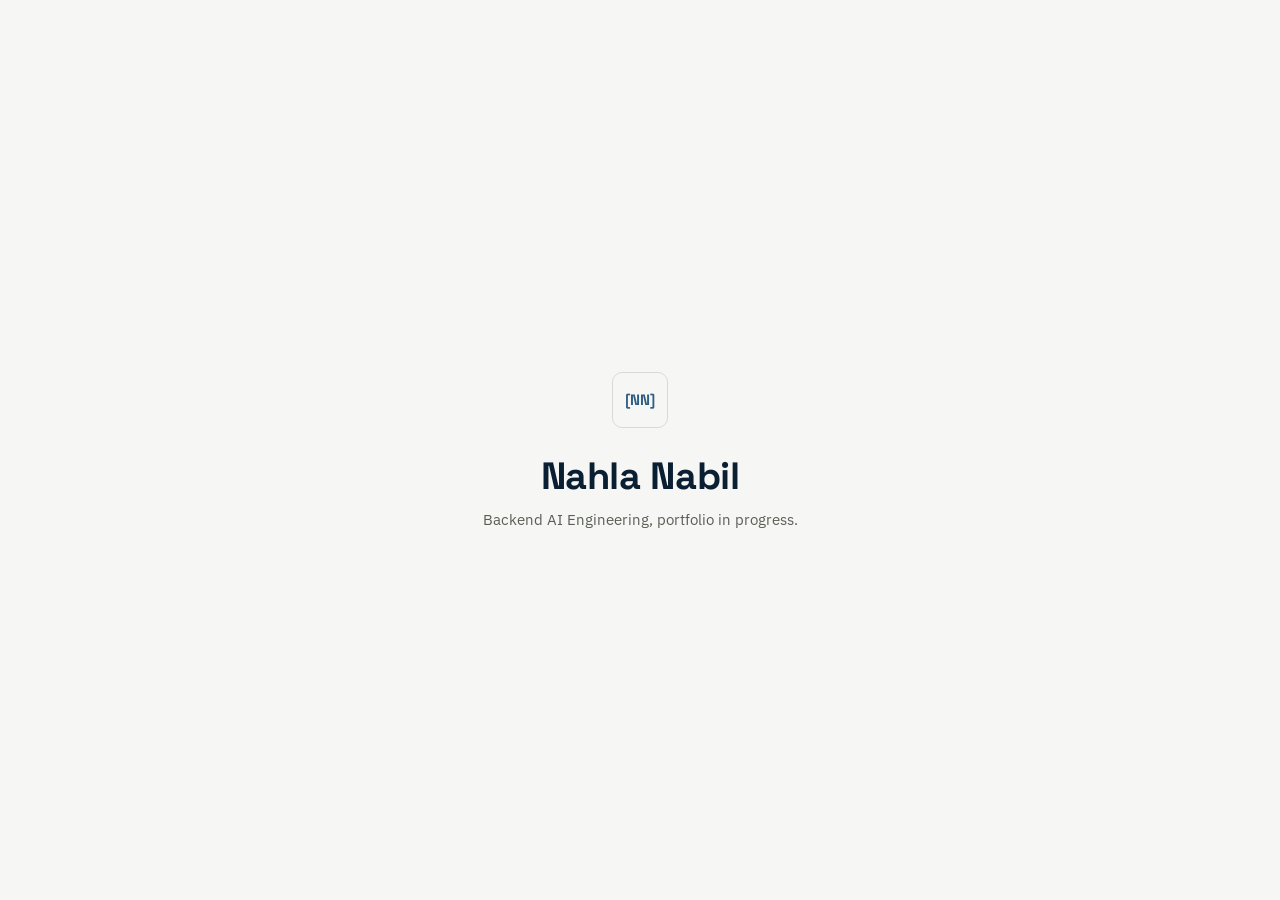
==== index.html @ b2b0ecb4 "Add files via upload" ====
<!DOCTYPE html>
<html lang="en">
<head>
<meta charset="UTF-8">
<meta name="viewport" content="width=device-width, initial-scale=1.0">
<title>Nahla Nabil</title>
<style>
  @import url('https://fonts.googleapis.com/css2?family=Space+Grotesk:wght@700&family=IBM+Plex+Sans:wght@400;500&display=swap');

  :root{
    --ink:#0B1F33;
    --paper:#F6F7F4;
    --accent:#2F5C82;
    --line:#D8DBD3;
  }

  *{box-sizing:border-box; margin:0; padding:0;}

  body{
    min-height:100vh;
    display:flex;
    align-items:center;
    justify-content:center;
    background:var(--paper);
    color:var(--ink);
    font-family:'IBM Plex Sans', sans-serif;
    text-align:center;
    padding:24px;
  }

  .mark{
    width:56px;
    height:56px;
    border-radius:10px;
    border:1px solid var(--line);
    display:flex;
    align-items:center;
    justify-content:center;
    font-family:'Space Grotesk', sans-serif;
    font-weight:700;
    font-size:15px;
    color:var(--accent);
    margin:0 auto 24px;
  }

  h1{
    font-family:'Space Grotesk', sans-serif;
    font-weight:700;
    font-size:38px;
    letter-spacing:-0.01em;
    margin-bottom:10px;
  }

  p{
    font-size:15px;
    color:#5A5E55;
  }
</style>
</head>
<body>
  <div>
    <div class="mark">[NN]</div>
    <h1>Nahla Nabil</h1>
    <p>Backend AI Engineering, portfolio in progress.</p>
  </div>
</body>
</html>
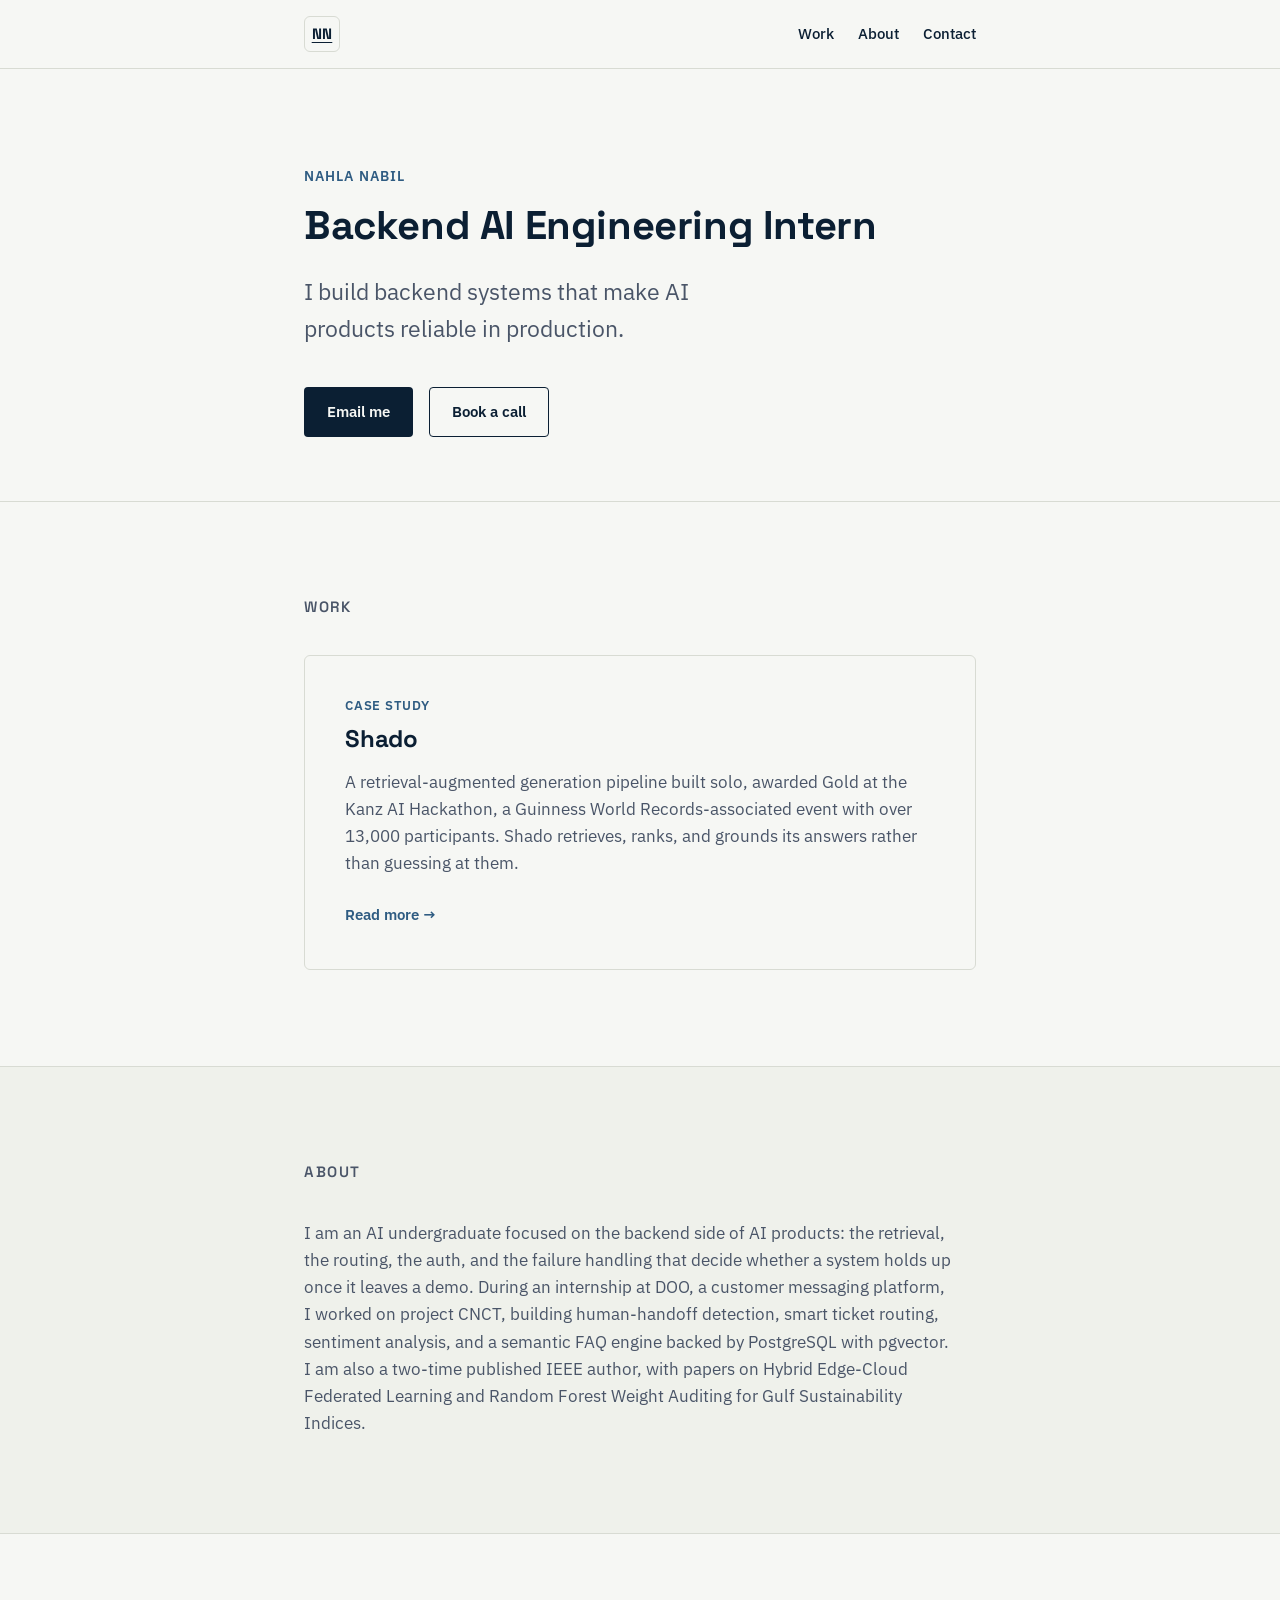
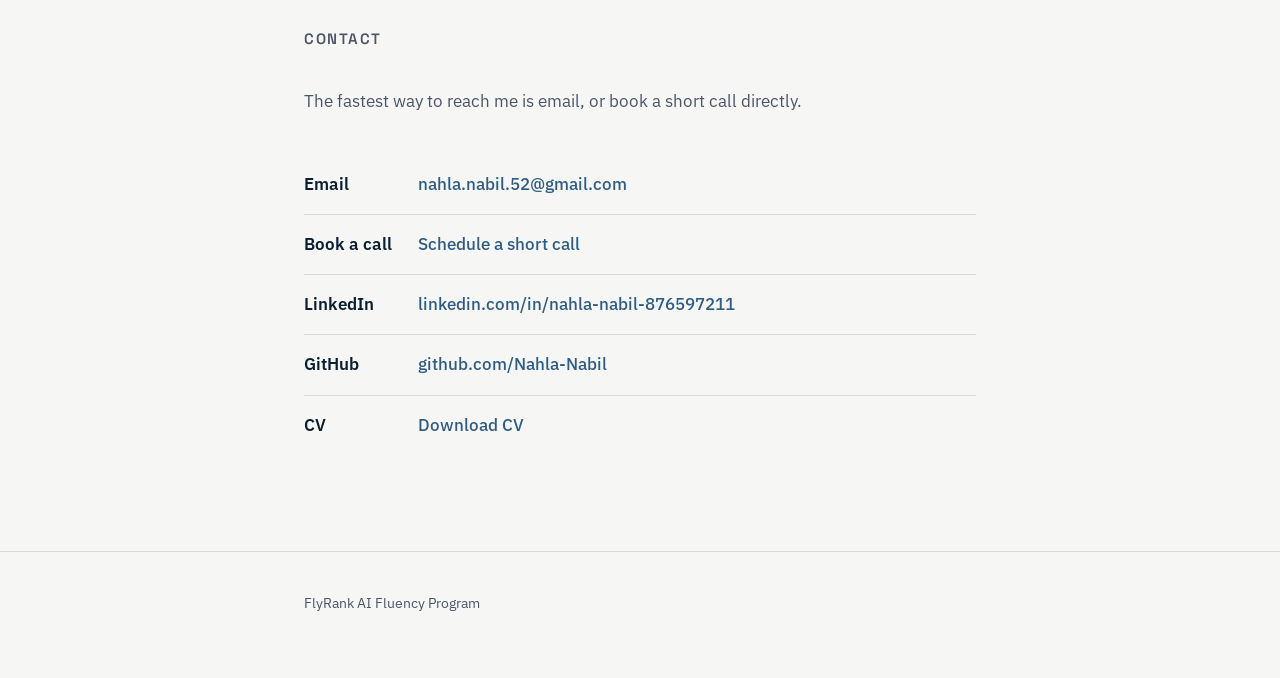
==== commit 7c5f3d33: "Build PF-04 one-page portfolio site (hero, work, about, contact)" ====
--- a/index.html
+++ b/index.html
@@ -1,67 +1,127 @@
 <!DOCTYPE html>
 <html lang="en">
 <head>
-<meta charset="UTF-8">
-<meta name="viewport" content="width=device-width, initial-scale=1.0">
-<title>Nahla Nabil</title>
-<style>
-  @import url('https://fonts.googleapis.com/css2?family=Space+Grotesk:wght@700&family=IBM+Plex+Sans:wght@400;500&display=swap');
+  <meta charset="UTF-8">
+  <meta name="viewport" content="width=device-width, initial-scale=1.0">
+  <title>Nahla Nabil: Backend AI Engineering</title>
+  <meta name="description" content="Nahla Nabil builds backend systems that make AI products reliable in production.">
 
-  :root{
-    --ink:#0B1F33;
-    --paper:#F6F7F4;
-    --accent:#2F5C82;
-    --line:#D8DBD3;
-  }
+  <!-- Identity kit fonts: Space Grotesk for headings, IBM Plex Sans for body -->
+  <link rel="preconnect" href="https://fonts.googleapis.com">
+  <link rel="preconnect" href="https://fonts.gstatic.com" crossorigin>
+  <link href="https://fonts.googleapis.com/css2?family=Space+Grotesk:wght@500;700&family=IBM+Plex+Sans:wght@400;500;600&display=swap" rel="stylesheet">
 
-  *{box-sizing:border-box; margin:0; padding:0;}
-
-  body{
-    min-height:100vh;
-    display:flex;
-    align-items:center;
-    justify-content:center;
-    background:var(--paper);
-    color:var(--ink);
-    font-family:'IBM Plex Sans', sans-serif;
-    text-align:center;
-    padding:24px;
-  }
-
-  .mark{
-    width:56px;
-    height:56px;
-    border-radius:10px;
-    border:1px solid var(--line);
-    display:flex;
-    align-items:center;
-    justify-content:center;
-    font-family:'Space Grotesk', sans-serif;
-    font-weight:700;
-    font-size:15px;
-    color:var(--accent);
-    margin:0 auto 24px;
-  }
-
-  h1{
-    font-family:'Space Grotesk', sans-serif;
-    font-weight:700;
-    font-size:38px;
-    letter-spacing:-0.01em;
-    margin-bottom:10px;
-  }
-
-  p{
-    font-size:15px;
-    color:#5A5E55;
-  }
-</style>
+  <link rel="stylesheet" href="style.css">
 </head>
 <body>
-  <div>
-    <div class="mark">[NN]</div>
-    <h1>Nahla Nabil</h1>
-    <p>Backend AI Engineering, portfolio in progress.</p>
-  </div>
+
+  <a class="skip-link" href="#main">Skip to main content</a>
+
+  <header class="site-header">
+    <div class="wrap header-inner">
+      <a class="mark" href="#top" aria-label="Nahla Nabil, back to top">NN</a>
+      <nav class="site-nav" aria-label="Primary">
+        <a href="#work">Work</a>
+        <a href="#about">About</a>
+        <a href="#contact">Contact</a>
+      </nav>
+    </div>
+  </header>
+
+  <main id="main">
+
+    <!-- 1. HERO -->
+    <section id="top" class="hero">
+      <div class="wrap">
+        <p class="eyebrow">Nahla Nabil</p>
+        <h1>Backend AI Engineering Intern</h1>
+        <p class="claim">I build backend systems that make AI products reliable in production.</p>
+        <div class="cta-row">
+          <a class="btn btn-primary" href="mailto:nahla.nabil.52@gmail.com">Email me</a>
+          <!-- PLACEHOLDER: swap href="#" for the real booking link (e.g. Calendly) once set up -->
+          <a class="btn btn-secondary" href="#" data-booking-link="placeholder">Book a call</a>
+        </div>
+      </div>
+    </section>
+
+    <!-- 2. WORK / CASE STUDY PREVIEW -->
+    <section id="work" class="section">
+      <div class="wrap">
+        <h2>Work</h2>
+        <article class="case-card">
+          <p class="case-label">Case study</p>
+          <h3>Shado</h3>
+          <p>
+            A retrieval-augmented generation pipeline built solo, awarded Gold at the Kanz AI
+            Hackathon, a Guinness World Records-associated event with over 13,000 participants.
+            Shado retrieves, ranks, and grounds its answers rather than guessing at them.
+          </p>
+          <!-- PLACEHOLDER: link to the full Shado case study once it is written and published -->
+          <a class="read-more" href="#" data-case-link="shado">Read more &rarr;</a>
+        </article>
+      </div>
+    </section>
+
+    <!-- 3. ABOUT -->
+    <section id="about" class="section section-alt">
+      <div class="wrap">
+        <h2>About</h2>
+        <p>
+          I am an AI undergraduate focused on the backend side of AI products: the retrieval,
+          the routing, the auth, and the failure handling that decide whether a system holds up
+          once it leaves a demo. During an internship at DOO, a customer messaging platform, I
+          worked on project CNCT, building human-handoff detection, smart ticket routing,
+          sentiment analysis, and a semantic FAQ engine backed by PostgreSQL with pgvector. I am
+          also a two-time published IEEE author, with papers on Hybrid Edge-Cloud Federated
+          Learning and Random Forest Weight Auditing for Gulf Sustainability Indices.
+        </p>
+      </div>
+    </section>
+
+    <!-- 4. CONTACT -->
+    <section id="contact" class="section">
+      <div class="wrap">
+        <h2>Contact</h2>
+        <p class="contact-intro">The fastest way to reach me is email, or book a short call directly.</p>
+        <ul class="contact-list">
+          <li>
+            <span class="contact-label">Email</span>
+            <a href="mailto:nahla.nabil.52@gmail.com">nahla.nabil.52@gmail.com</a>
+          </li>
+          <li>
+            <span class="contact-label">Book a call</span>
+            <!-- PLACEHOLDER: same booking link as the hero CTA, keep both in sync -->
+            <a href="#" data-booking-link="placeholder">Schedule a short call</a>
+          </li>
+          <li>
+            <span class="contact-label">LinkedIn</span>
+            <!-- PLACEHOLDER: swap href="#" for the real public LinkedIn profile URL -->
+            <a href="#" data-linkedin-link="placeholder">linkedin.com/in/nahla-nabil-876597211</a>
+          </li>
+          <li>
+            <span class="contact-label">GitHub</span>
+            <a href="https://github.com/Nahla-Nabil">github.com/Nahla-Nabil</a>
+          </li>
+          <li>
+            <span class="contact-label">CV</span>
+            <!-- PLACEHOLDER: swap href="#" for the real hosted CV link (PDF, Drive, etc.) -->
+            <a href="#" data-cv-link="placeholder">Download CV</a>
+          </li>
+        </ul>
+      </div>
+    </section>
+
+  </main>
+
+  <footer class="site-footer">
+    <div class="wrap">
+      <p>FlyRank AI Fluency Program</p>
+      <!-- This div is intentionally empty. It gets filled with the official FlyRank
+           completion badge image/markup once the capstone is approved. -->
+      <div id="flyrank-badge"></div>
+    </div>
+  </footer>
+
+  <script src="script.js"></script>
 </body>
 </html>
--- a/style.css
+++ b/style.css
@@ -0,0 +1,348 @@
+/* ==========================================================================
+   Nahla Nabil: personal site
+   Identity kit: Space Grotesk (headings) / IBM Plex Sans (body)
+   Ink #0B1F33, Paper #F6F7F4, Accent #2F5C82, Line #D8DBD3
+   ========================================================================== */
+
+:root {
+  --ink: #0B1F33;
+  --paper: #F6F7F4;
+  --accent: #2F5C82;
+  --line: #D8DBD3;
+  --ink-soft: #4A5568; /* softened body text, kept dark enough for contrast on paper */
+  --max-width: 720px;
+  --space-1: 8px;
+  --space-2: 16px;
+  --space-3: 24px;
+  --space-4: 40px;
+  --space-5: 64px;
+  --space-6: 96px;
+}
+
+/* ---- Reset ---- */
+*,
+*::before,
+*::after {
+  box-sizing: border-box;
+}
+
+html {
+  -webkit-text-size-adjust: 100%;
+}
+
+body {
+  margin: 0;
+  background: var(--paper);
+  color: var(--ink);
+  font-family: 'IBM Plex Sans', -apple-system, BlinkMacSystemFont, sans-serif;
+  font-size: 17px;
+  line-height: 1.6;
+  -webkit-font-smoothing: antialiased;
+}
+
+h1, h2, h3 {
+  font-family: 'Space Grotesk', 'IBM Plex Sans', sans-serif;
+  font-weight: 700;
+  line-height: 1.15;
+  letter-spacing: -0.01em;
+  margin: 0;
+}
+
+p {
+  margin: 0;
+}
+
+a {
+  color: var(--accent);
+  text-decoration-thickness: 1px;
+  text-underline-offset: 3px;
+}
+
+a:hover,
+a:focus-visible {
+  color: var(--ink);
+}
+
+ul {
+  margin: 0;
+  padding: 0;
+  list-style: none;
+}
+
+img {
+  max-width: 100%;
+  display: block;
+}
+
+/* ---- Layout helpers ---- */
+.wrap {
+  max-width: var(--max-width);
+  margin: 0 auto;
+  padding: 0 var(--space-3);
+}
+
+.section {
+  padding: var(--space-6) 0;
+  border-top: 1px solid var(--line);
+}
+
+.section-alt {
+  background: #EFF1EB; /* one step darker than paper, still within the given palette family */
+}
+
+/* ---- Accessibility: skip link ---- */
+.skip-link {
+  position: absolute;
+  left: -9999px;
+  top: 0;
+  background: var(--ink);
+  color: var(--paper);
+  padding: var(--space-2);
+  z-index: 100;
+}
+
+.skip-link:focus {
+  left: var(--space-2);
+  top: var(--space-2);
+}
+
+/* ---- Header / nav ---- */
+.site-header {
+  border-bottom: 1px solid var(--line);
+  position: sticky;
+  top: 0;
+  background: var(--paper);
+  z-index: 10;
+}
+
+.header-inner {
+  display: flex;
+  align-items: center;
+  justify-content: space-between;
+  padding-top: var(--space-2);
+  padding-bottom: var(--space-2);
+}
+
+.mark {
+  font-family: 'Space Grotesk', sans-serif;
+  font-weight: 700;
+  font-size: 15px;
+  letter-spacing: 0.02em;
+  color: var(--ink);
+  border: 1px solid var(--line);
+  border-radius: 6px;
+  width: 36px;
+  height: 36px;
+  display: flex;
+  align-items: center;
+  justify-content: center;
+}
+
+.mark:hover,
+.mark:focus-visible {
+  color: var(--accent);
+  border-color: var(--accent);
+}
+
+.site-nav {
+  display: flex;
+  gap: var(--space-3);
+}
+
+.site-nav a {
+  color: var(--ink);
+  font-size: 15px;
+  font-weight: 500;
+  text-decoration: none;
+}
+
+.site-nav a:hover,
+.site-nav a:focus-visible {
+  color: var(--accent);
+}
+
+/* ---- Hero ---- */
+.hero {
+  padding: var(--space-6) 0 var(--space-5);
+}
+
+.eyebrow {
+  font-size: 14px;
+  font-weight: 600;
+  letter-spacing: 0.08em;
+  text-transform: uppercase;
+  color: var(--accent);
+  margin-bottom: var(--space-2);
+}
+
+.hero h1 {
+  font-size: clamp(28px, 5vw, 40px);
+  margin-bottom: var(--space-3);
+}
+
+.claim {
+  font-size: clamp(19px, 2.6vw, 23px);
+  color: var(--ink-soft);
+  max-width: 34ch;
+  margin-bottom: var(--space-4);
+}
+
+.cta-row {
+  display: flex;
+  flex-wrap: wrap;
+  gap: var(--space-2);
+}
+
+.btn {
+  display: inline-block;
+  font-weight: 600;
+  font-size: 15px;
+  text-decoration: none;
+  padding: 12px 22px;
+  border-radius: 4px;
+  border: 1px solid transparent;
+}
+
+.btn-primary {
+  background: var(--ink);
+  color: var(--paper);
+}
+
+.btn-primary:hover,
+.btn-primary:focus-visible {
+  background: var(--accent);
+  color: var(--paper);
+}
+
+.btn-secondary {
+  background: transparent;
+  color: var(--ink);
+  border-color: var(--ink);
+}
+
+.btn-secondary:hover,
+.btn-secondary:focus-visible {
+  border-color: var(--accent);
+  color: var(--accent);
+}
+
+/* ---- Section headings ---- */
+.section h2 {
+  font-size: 15px;
+  font-weight: 600;
+  letter-spacing: 0.1em;
+  text-transform: uppercase;
+  color: var(--ink-soft);
+  margin-bottom: var(--space-4);
+}
+
+/* ---- Work / case card ---- */
+.case-card {
+  border: 1px solid var(--line);
+  border-radius: 6px;
+  padding: var(--space-4);
+  background: var(--paper);
+}
+
+.case-label {
+  font-size: 13px;
+  font-weight: 600;
+  letter-spacing: 0.06em;
+  text-transform: uppercase;
+  color: var(--accent);
+  margin-bottom: var(--space-1);
+}
+
+.case-card h3 {
+  font-size: 24px;
+  margin-bottom: var(--space-2);
+}
+
+.case-card p:not(.case-label) {
+  color: var(--ink-soft);
+  margin-bottom: var(--space-3);
+}
+
+.read-more {
+  font-weight: 600;
+  font-size: 15px;
+  text-decoration: none;
+}
+
+/* ---- About ---- */
+#about p {
+  color: var(--ink-soft);
+  max-width: 65ch;
+}
+
+/* ---- Contact ---- */
+.contact-intro {
+  color: var(--ink-soft);
+  margin-bottom: var(--space-4);
+}
+
+.contact-list li {
+  display: flex;
+  flex-wrap: wrap;
+  gap: var(--space-1) var(--space-3);
+  padding: var(--space-2) 0;
+  border-bottom: 1px solid var(--line);
+}
+
+.contact-list li:last-child {
+  border-bottom: none;
+}
+
+.contact-label {
+  font-weight: 600;
+  min-width: 90px;
+  color: var(--ink);
+}
+
+.contact-list a {
+  font-weight: 500;
+  text-decoration: none;
+}
+
+.contact-list a:hover,
+.contact-list a:focus-visible {
+  text-decoration: underline;
+}
+
+/* ---- Footer ---- */
+.site-footer {
+  border-top: 1px solid var(--line);
+  padding: var(--space-4) 0 var(--space-5);
+}
+
+.site-footer p {
+  font-size: 14px;
+  color: var(--ink-soft);
+}
+
+#flyrank-badge:not(:empty) {
+  margin-top: var(--space-2);
+}
+
+/* ---- Focus visibility (kept consistent across all interactive elements) ---- */
+a:focus-visible,
+.btn:focus-visible {
+  outline: 2px solid var(--accent);
+  outline-offset: 2px;
+}
+
+/* ---- Responsive ---- */
+@media (max-width: 480px) {
+  .header-inner {
+    padding-top: var(--space-2);
+    padding-bottom: var(--space-2);
+  }
+
+  .site-nav {
+    gap: var(--space-2);
+  }
+
+  .contact-label {
+    min-width: 100%;
+  }
+}
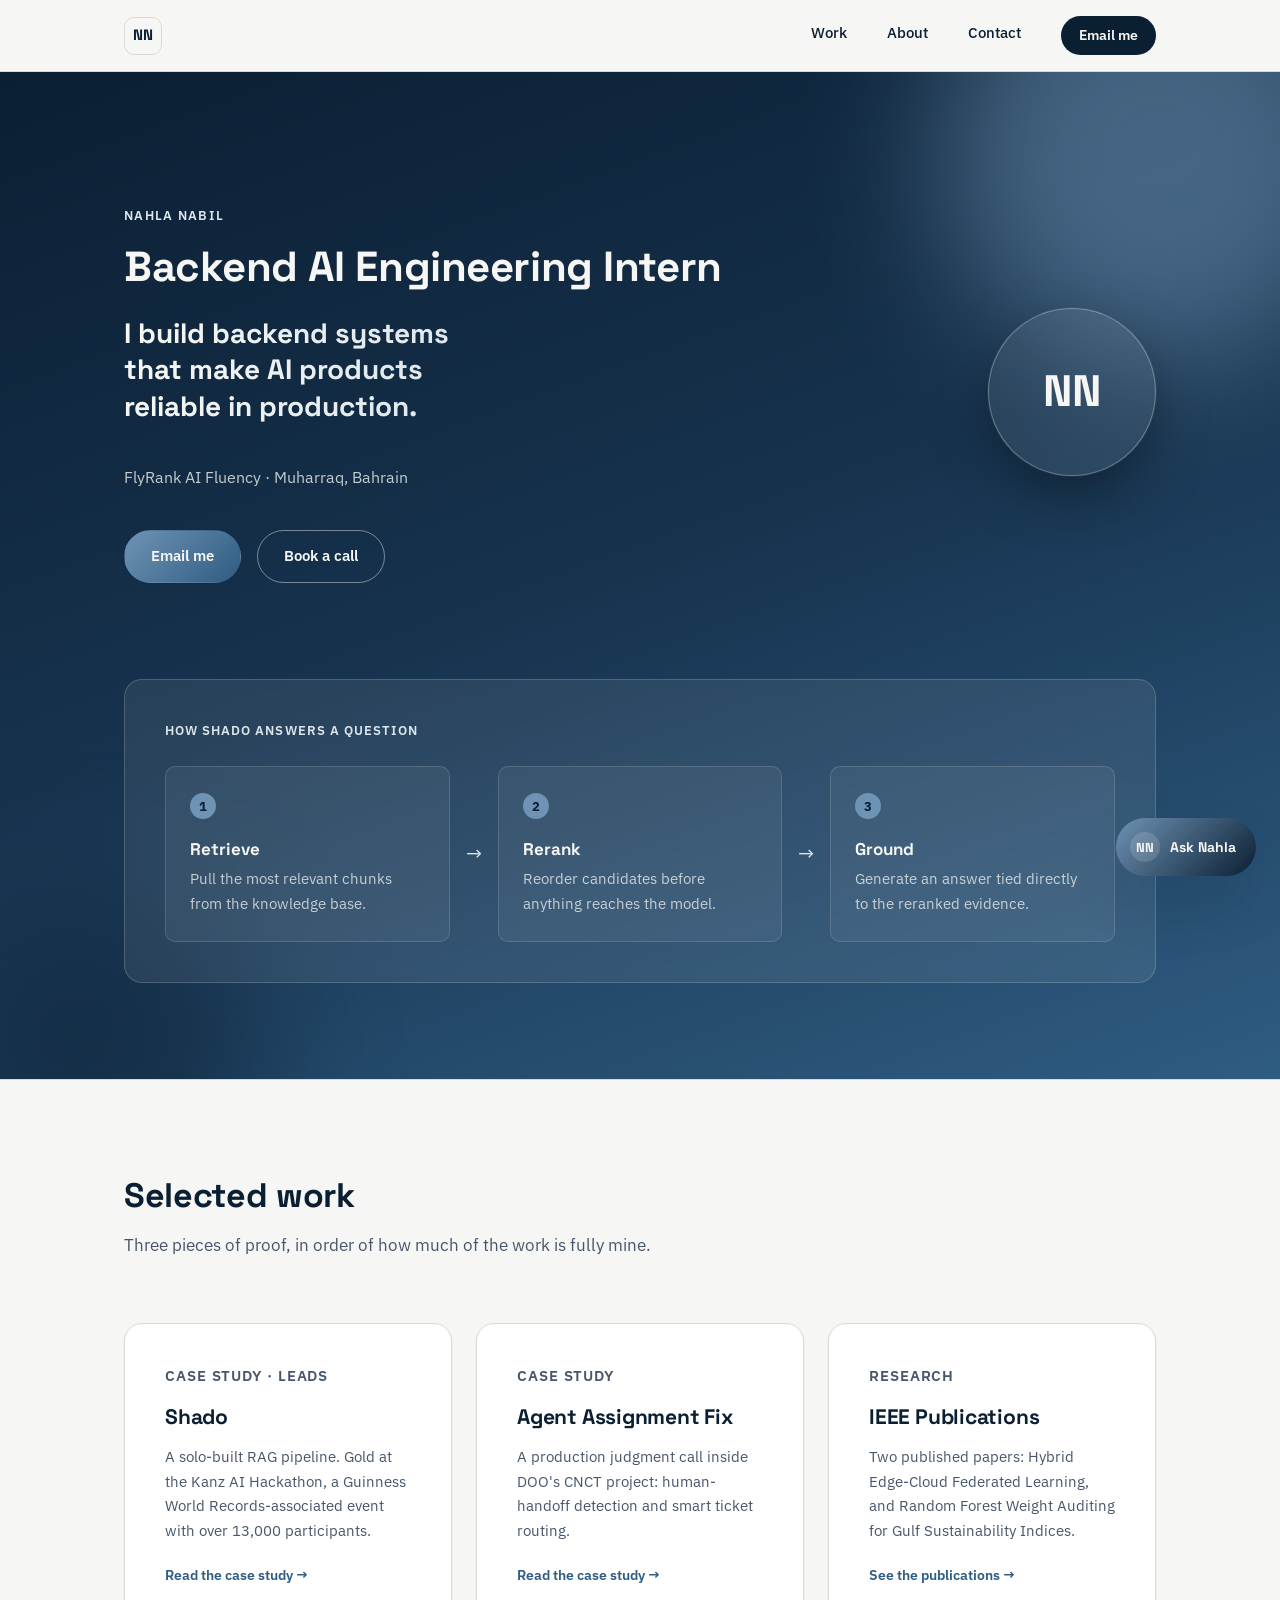
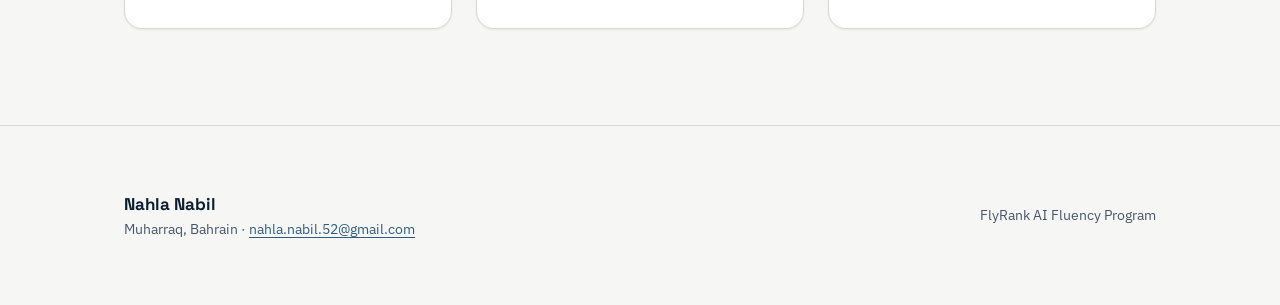
==== commit 473c6525: "Rebuild as 4-page Lovable-style site with Ask Nahla voice agent widget" ====
--- a/index.html
+++ b/index.html
@@ -5,13 +5,14 @@
   <meta name="viewport" content="width=device-width, initial-scale=1.0">
   <title>Nahla Nabil: Backend AI Engineering</title>
   <meta name="description" content="Nahla Nabil builds backend systems that make AI products reliable in production.">
+  <link rel="icon" href="data:image/svg+xml,%3Csvg xmlns='http://www.w3.org/2000/svg' viewBox='0 0 64 64'%3E%3Crect width='64' height='64' rx='14' fill='%230B1F33'/%3E%3Ctext x='32' y='40' font-family='Georgia,serif' font-size='24' font-weight='700' fill='%23F6F7F4' text-anchor='middle'%3ENN%3C/text%3E%3C/svg%3E">
 
-  <!-- Identity kit fonts: Space Grotesk for headings, IBM Plex Sans for body -->
   <link rel="preconnect" href="https://fonts.googleapis.com">
   <link rel="preconnect" href="https://fonts.gstatic.com" crossorigin>
   <link href="https://fonts.googleapis.com/css2?family=Space+Grotesk:wght@500;700&family=IBM+Plex+Sans:wght@400;500;600&display=swap" rel="stylesheet">
 
   <link rel="stylesheet" href="style.css">
+  <link rel="stylesheet" href="agent.css">
 </head>
 <body>
 
@@ -19,109 +20,119 @@
 
   <header class="site-header">
     <div class="wrap header-inner">
-      <a class="mark" href="#top" aria-label="Nahla Nabil, back to top">NN</a>
+      <a class="mark" href="index.html" aria-label="Nahla Nabil, home">NN</a>
       <nav class="site-nav" aria-label="Primary">
-        <a href="#work">Work</a>
-        <a href="#about">About</a>
-        <a href="#contact">Contact</a>
+        <button class="nav-toggle" aria-expanded="false" aria-controls="nav-links" aria-label="Toggle navigation menu">
+          <span></span><span></span><span></span>
+        </button>
+        <div class="nav-links" id="nav-links">
+          <a href="work.html">Work</a>
+          <a href="about.html">About</a>
+          <a href="contact.html">Contact</a>
+          <a class="nav-cta" href="mailto:nahla.nabil.52@gmail.com">Email me</a>
+        </div>
       </nav>
     </div>
   </header>
 
   <main id="main">
 
-    <!-- 1. HERO -->
-    <section id="top" class="hero">
+    <!-- HERO -->
+    <section class="hero">
       <div class="wrap">
-        <p class="eyebrow">Nahla Nabil</p>
-        <h1>Backend AI Engineering Intern</h1>
-        <p class="claim">I build backend systems that make AI products reliable in production.</p>
-        <div class="cta-row">
-          <a class="btn btn-primary" href="mailto:nahla.nabil.52@gmail.com">Email me</a>
-          <!-- PLACEHOLDER: swap href="#" for the real booking link (e.g. Calendly) once set up -->
-          <a class="btn btn-secondary" href="#" data-booking-link="placeholder">Book a call</a>
+        <div class="hero-layout">
+          <div>
+            <p class="eyebrow reveal">Nahla Nabil</p>
+            <h1 class="reveal reveal-delay-1">Backend AI Engineering Intern</h1>
+            <p class="claim reveal reveal-delay-2">I build backend systems that make AI products reliable in production.</p>
+            <p class="role-line reveal reveal-delay-2">FlyRank AI Fluency &middot; Muharraq, Bahrain</p>
+            <div class="cta-row reveal reveal-delay-3">
+              <a class="btn btn-primary" href="mailto:nahla.nabil.52@gmail.com">Email me</a>
+              <!-- PLACEHOLDER: swap href="#" for the real booking link (e.g. Calendly) once set up -->
+              <a class="btn btn-outline-light" href="#" data-booking-link="placeholder">Book a call</a>
+            </div>
+          </div>
+          <!-- PLACEHOLDER: replace this initials avatar with a real photo, see README -->
+          <div class="avatar reveal" aria-hidden="true">NN</div>
+        </div>
+
+        <div class="panel reveal">
+          <p class="panel-label">How Shado answers a question</p>
+          <div class="pipeline">
+            <div class="pipeline-step">
+              <span class="step-index">1</span>
+              <span class="step-name">Retrieve</span>
+              <p>Pull the most relevant chunks from the knowledge base.</p>
+            </div>
+            <div class="pipeline-arrow" aria-hidden="true">&rarr;</div>
+            <div class="pipeline-step">
+              <span class="step-index">2</span>
+              <span class="step-name">Rerank</span>
+              <p>Reorder candidates before anything reaches the model.</p>
+            </div>
+            <div class="pipeline-arrow" aria-hidden="true">&rarr;</div>
+            <div class="pipeline-step">
+              <span class="step-index">3</span>
+              <span class="step-name">Ground</span>
+              <p>Generate an answer tied directly to the reranked evidence.</p>
+            </div>
+          </div>
+          <!-- PLACEHOLDER: swap this diagram for a real retriever.py snippet once ready to share -->
         </div>
       </div>
     </section>
 
-    <!-- 2. WORK / CASE STUDY PREVIEW -->
-    <section id="work" class="section">
+    <!-- EVIDENCE ROW -->
+    <section class="section" id="work-preview">
       <div class="wrap">
-        <h2>Work</h2>
-        <article class="case-card">
-          <p class="case-label">Case study</p>
-          <h3>Shado</h3>
-          <p>
-            A retrieval-augmented generation pipeline built solo, awarded Gold at the Kanz AI
-            Hackathon, a Guinness World Records-associated event with over 13,000 participants.
-            Shado retrieves, ranks, and grounds its answers rather than guessing at them.
-          </p>
-          <!-- PLACEHOLDER: link to the full Shado case study once it is written and published -->
-          <a class="read-more" href="#" data-case-link="shado">Read more &rarr;</a>
-        </article>
-      </div>
-    </section>
-
-    <!-- 3. ABOUT -->
-    <section id="about" class="section section-alt">
-      <div class="wrap">
-        <h2>About</h2>
-        <p>
-          I am an AI undergraduate focused on the backend side of AI products: the retrieval,
-          the routing, the auth, and the failure handling that decide whether a system holds up
-          once it leaves a demo. During an internship at DOO, a customer messaging platform, I
-          worked on project CNCT, building human-handoff detection, smart ticket routing,
-          sentiment analysis, and a semantic FAQ engine backed by PostgreSQL with pgvector. I am
-          also a two-time published IEEE author, with papers on Hybrid Edge-Cloud Federated
-          Learning and Random Forest Weight Auditing for Gulf Sustainability Indices.
-        </p>
-      </div>
-    </section>
-
-    <!-- 4. CONTACT -->
-    <section id="contact" class="section">
-      <div class="wrap">
-        <h2>Contact</h2>
-        <p class="contact-intro">The fastest way to reach me is email, or book a short call directly.</p>
-        <ul class="contact-list">
-          <li>
-            <span class="contact-label">Email</span>
-            <a href="mailto:nahla.nabil.52@gmail.com">nahla.nabil.52@gmail.com</a>
-          </li>
-          <li>
-            <span class="contact-label">Book a call</span>
-            <!-- PLACEHOLDER: same booking link as the hero CTA, keep both in sync -->
-            <a href="#" data-booking-link="placeholder">Schedule a short call</a>
-          </li>
-          <li>
-            <span class="contact-label">LinkedIn</span>
-            <!-- PLACEHOLDER: swap href="#" for the real public LinkedIn profile URL -->
-            <a href="#" data-linkedin-link="placeholder">linkedin.com/in/nahla-nabil-876597211</a>
-          </li>
-          <li>
-            <span class="contact-label">GitHub</span>
-            <a href="https://github.com/Nahla-Nabil">github.com/Nahla-Nabil</a>
-          </li>
-          <li>
-            <span class="contact-label">CV</span>
-            <!-- PLACEHOLDER: swap href="#" for the real hosted CV link (PDF, Drive, etc.) -->
-            <a href="#" data-cv-link="placeholder">Download CV</a>
-          </li>
-        </ul>
+        <div class="section-head reveal">
+          <h2>Selected work</h2>
+          <p>Three pieces of proof, in order of how much of the work is fully mine.</p>
+        </div>
+        <div class="card-grid">
+          <a class="card reveal" href="work.html#shado">
+            <p class="card-label">Case study &middot; leads</p>
+            <h3>Shado</h3>
+            <p>A solo-built RAG pipeline. Gold at the Kanz AI Hackathon, a Guinness World Records-associated event with over 13,000 participants.</p>
+            <span class="card-link">Read the case study &rarr;</span>
+          </a>
+          <a class="card reveal reveal-delay-1" href="work.html#agent-assignment-fix">
+            <p class="card-label">Case study</p>
+            <h3>Agent Assignment Fix</h3>
+            <p>A production judgment call inside DOO's CNCT project: human-handoff detection and smart ticket routing.</p>
+            <span class="card-link">Read the case study &rarr;</span>
+          </a>
+          <a class="card reveal reveal-delay-2" href="about.html#publications">
+            <p class="card-label">Research</p>
+            <h3>IEEE Publications</h3>
+            <p>Two published papers: Hybrid Edge-Cloud Federated Learning, and Random Forest Weight Auditing for Gulf Sustainability Indices.</p>
+            <span class="card-link">See the publications &rarr;</span>
+          </a>
+        </div>
       </div>
     </section>
 
   </main>
 
   <footer class="site-footer">
-    <div class="wrap">
-      <p>FlyRank AI Fluency Program</p>
-      <!-- This div is intentionally empty. It gets filled with the official FlyRank
-           completion badge image/markup once the capstone is approved. -->
-      <div id="flyrank-badge"></div>
+    <div class="wrap footer-inner">
+      <div>
+        <p class="footer-name">Nahla Nabil</p>
+        <p class="footer-meta">Muharraq, Bahrain &middot; <a href="mailto:nahla.nabil.52@gmail.com">nahla.nabil.52@gmail.com</a></p>
+      </div>
+      <div>
+        <p class="footer-note">FlyRank AI Fluency Program</p>
+        <!-- This div is intentionally empty. It gets filled with the official FlyRank
+             completion badge image/markup once the capstone is approved. -->
+        <div id="flyrank-badge"></div>
+      </div>
     </div>
   </footer>
 
+  <!-- Ask Nahla: voice-enabled AI agent widget. See agent.js and worker/README.md. -->
+  <div id="agent-root"></div>
+
   <script src="script.js"></script>
+  <script src="agent.js"></script>
 </body>
 </html>
--- a/style.css
+++ b/style.css
@@ -2,6 +2,7 @@
    Nahla Nabil: personal site
    Identity kit: Space Grotesk (headings) / IBM Plex Sans (body)
    Ink #0B1F33, Paper #F6F7F4, Accent #2F5C82, Line #D8DBD3
+   Everything else (gradients, glows, glass) is derived from these four.
    ========================================================================== */
 
 :root {
@@ -9,26 +10,38 @@
   --paper: #F6F7F4;
   --accent: #2F5C82;
   --line: #D8DBD3;
-  --ink-soft: #4A5568; /* softened body text, kept dark enough for contrast on paper */
-  --max-width: 720px;
+
+  /* derived tones, all mixes of the four colors above */
+  --ink-soft: #48566B;
+  --accent-soft: #6E93B4;
+  --accent-pale: #DCE6EC;
+  --surface: #EFF1EB;
+  --hero-mid: #16324D;
+
+  --shadow-sm: 0 1px 2px rgba(11, 31, 51, 0.08);
+  --shadow-md: 0 16px 32px -16px rgba(11, 31, 51, 0.28);
+  --shadow-lg: 0 28px 64px -20px rgba(11, 31, 51, 0.4);
+  --glow: 0 0 0 1px rgba(255, 255, 255, 0.08), 0 12px 40px -10px rgba(110, 147, 180, 0.55);
+
+  --radius-sm: 10px;
+  --radius-md: 18px;
+  --radius-pill: 999px;
+
+  --max-width: 1080px;
+  --max-prose: 640px;
+
   --space-1: 8px;
   --space-2: 16px;
   --space-3: 24px;
   --space-4: 40px;
   --space-5: 64px;
   --space-6: 96px;
+  --space-7: 128px;
 }
 
 /* ---- Reset ---- */
-*,
-*::before,
-*::after {
-  box-sizing: border-box;
-}
-
-html {
-  -webkit-text-size-adjust: 100%;
-}
+*, *::before, *::after { box-sizing: border-box; }
+html { -webkit-text-size-adjust: 100%; scroll-behavior: smooth; }
 
 body {
   margin: 0;
@@ -36,11 +49,11 @@
   color: var(--ink);
   font-family: 'IBM Plex Sans', -apple-system, BlinkMacSystemFont, sans-serif;
   font-size: 17px;
-  line-height: 1.6;
+  line-height: 1.65;
   -webkit-font-smoothing: antialiased;
 }
 
-h1, h2, h3 {
+h1, h2, h3, h4 {
   font-family: 'Space Grotesk', 'IBM Plex Sans', sans-serif;
   font-weight: 700;
   line-height: 1.15;
@@ -48,47 +61,67 @@
   margin: 0;
 }
 
-p {
-  margin: 0;
-}
+p { margin: 0; }
 
 a {
   color: var(--accent);
   text-decoration-thickness: 1px;
   text-underline-offset: 3px;
 }
-
-a:hover,
-a:focus-visible {
-  color: var(--ink);
-}
-
-ul {
-  margin: 0;
-  padding: 0;
-  list-style: none;
-}
-
-img {
-  max-width: 100%;
-  display: block;
+a:hover, a:focus-visible { color: var(--ink); }
+
+ul { margin: 0; padding: 0; list-style: none; }
+img { max-width: 100%; display: block; border-radius: var(--radius-sm); }
+
+/* ---- Motion: respect reduced-motion preference ---- */
+@media (prefers-reduced-motion: reduce) {
+  html { scroll-behavior: auto; }
+  *, *::before, *::after {
+    animation-duration: 0.001ms !important;
+    animation-iteration-count: 1 !important;
+    transition-duration: 0.001ms !important;
+  }
 }
 
 /* ---- Layout helpers ---- */
-.wrap {
-  max-width: var(--max-width);
-  margin: 0 auto;
-  padding: 0 var(--space-3);
-}
-
-.section {
-  padding: var(--space-6) 0;
-  border-top: 1px solid var(--line);
-}
-
-.section-alt {
-  background: #EFF1EB; /* one step darker than paper, still within the given palette family */
-}
+.wrap { max-width: var(--max-width); margin: 0 auto; padding: 0 var(--space-3); }
+.section { padding: var(--space-6) 0; border-top: 1px solid var(--line); }
+.section-alt { background: var(--surface); }
+.prose { max-width: var(--max-prose); }
+
+.eyebrow {
+  display: inline-block;
+  font-size: 13px;
+  font-weight: 600;
+  letter-spacing: 0.1em;
+  text-transform: uppercase;
+  color: var(--accent);
+  margin-bottom: var(--space-2);
+}
+
+/* Page intro sections (the short heading block at the top of work/about pages) */
+.section-flush { border-top: none; }
+.section-tight { padding-bottom: 0; }
+.page-title { font-size: clamp(28px, 4.2vw, 40px); margin-bottom: var(--space-3); }
+.page-title.is-narrow { max-width: 22ch; }
+.lede { color: var(--ink-soft); max-width: 60ch; }
+
+.section-head { margin-bottom: var(--space-5); }
+.section-head h2 {
+  font-size: clamp(26px, 4vw, 34px);
+}
+.section-head p { color: var(--ink-soft); margin-top: var(--space-2); max-width: 56ch; }
+
+/* ---- Scroll-reveal ---- */
+.reveal {
+  opacity: 0;
+  transform: translateY(24px);
+  transition: opacity 0.7s ease, transform 0.7s ease;
+}
+.reveal.is-visible { opacity: 1; transform: translateY(0); }
+.reveal-delay-1 { transition-delay: 0.08s; }
+.reveal-delay-2 { transition-delay: 0.16s; }
+.reveal-delay-3 { transition-delay: 0.24s; }
 
 /* ---- Accessibility: skip link ---- */
 .skip-link {
@@ -98,21 +131,25 @@
   background: var(--ink);
   color: var(--paper);
   padding: var(--space-2);
-  z-index: 100;
-}
-
-.skip-link:focus {
-  left: var(--space-2);
-  top: var(--space-2);
-}
-
-/* ---- Header / nav ---- */
+  z-index: 200;
+}
+.skip-link:focus { left: var(--space-2); top: var(--space-2); }
+
+a:focus-visible, .btn:focus-visible, button:focus-visible {
+  outline: 2px solid var(--accent);
+  outline-offset: 2px;
+}
+
+/* ==========================================================================
+   Header / nav
+   ========================================================================== */
 .site-header {
-  border-bottom: 1px solid var(--line);
   position: sticky;
   top: 0;
-  background: var(--paper);
-  z-index: 10;
+  z-index: 50;
+  background: rgba(246, 247, 244, 0.82);
+  backdrop-filter: blur(10px);
+  border-bottom: 1px solid var(--line);
 }
 
 .header-inner {
@@ -127,125 +164,359 @@
   font-family: 'Space Grotesk', sans-serif;
   font-weight: 700;
   font-size: 15px;
-  letter-spacing: 0.02em;
   color: var(--ink);
   border: 1px solid var(--line);
-  border-radius: 6px;
-  width: 36px;
-  height: 36px;
+  border-radius: var(--radius-sm);
+  width: 38px;
+  height: 38px;
   display: flex;
   align-items: center;
   justify-content: center;
-}
-
-.mark:hover,
-.mark:focus-visible {
+  text-decoration: none;
+  transition: color 0.2s ease, border-color 0.2s ease, transform 0.2s ease;
+}
+.mark:hover, .mark:focus-visible {
   color: var(--accent);
   border-color: var(--accent);
-}
-
-.site-nav {
-  display: flex;
-  gap: var(--space-3);
-}
-
-.site-nav a {
+  transform: translateY(-1px);
+}
+
+.site-nav { display: flex; align-items: center; }
+
+.nav-toggle {
+  display: none;
+  flex-direction: column;
+  justify-content: center;
+  gap: 5px;
+  width: 38px;
+  height: 38px;
+  border: 1px solid var(--line);
+  border-radius: var(--radius-sm);
+  background: transparent;
+  cursor: pointer;
+}
+.nav-toggle span {
+  display: block;
+  width: 16px;
+  height: 2px;
+  margin: 0 auto;
+  background: var(--ink);
+  transition: transform 0.2s ease, opacity 0.2s ease;
+}
+.nav-toggle[aria-expanded="true"] span:nth-child(1) { transform: translateY(7px) rotate(45deg); }
+.nav-toggle[aria-expanded="true"] span:nth-child(2) { opacity: 0; }
+.nav-toggle[aria-expanded="true"] span:nth-child(3) { transform: translateY(-7px) rotate(-45deg); }
+
+.nav-links { display: flex; align-items: center; gap: var(--space-4); }
+
+.nav-links a:not(.nav-cta) {
+  position: relative;
   color: var(--ink);
   font-size: 15px;
   font-weight: 500;
   text-decoration: none;
-}
-
-.site-nav a:hover,
-.site-nav a:focus-visible {
-  color: var(--accent);
-}
-
-/* ---- Hero ---- */
+  padding-bottom: 4px;
+}
+.nav-links a:not(.nav-cta)::after {
+  content: "";
+  position: absolute;
+  left: 0;
+  bottom: 0;
+  width: 100%;
+  height: 2px;
+  background: var(--accent);
+  transform: scaleX(0);
+  transform-origin: left;
+  transition: transform 0.25s ease;
+}
+.nav-links a:not(.nav-cta):hover::after,
+.nav-links a[aria-current="page"]::after {
+  transform: scaleX(1);
+}
+.nav-links a[aria-current="page"] { color: var(--accent); }
+
+.nav-cta {
+  font-size: 14px;
+  font-weight: 600;
+  color: var(--paper) !important;
+  background: var(--ink);
+  padding: 8px 18px;
+  border-radius: var(--radius-pill);
+  text-decoration: none !important;
+  transition: background 0.2s ease, transform 0.2s ease;
+}
+.nav-cta:hover, .nav-cta:focus-visible {
+  background: var(--accent);
+  transform: translateY(-1px);
+}
+
+@media (max-width: 720px) {
+  .nav-toggle { display: flex; }
+  .nav-links {
+    position: absolute;
+    top: 100%;
+    left: 0;
+    right: 0;
+    flex-direction: column;
+    align-items: flex-start;
+    gap: var(--space-2);
+    background: var(--paper);
+    border-bottom: 1px solid var(--line);
+    padding: var(--space-3);
+    max-height: 0;
+    overflow: hidden;
+    opacity: 0;
+    transition: max-height 0.3s ease, opacity 0.2s ease;
+  }
+  .nav-links.is-open { max-height: 320px; opacity: 1; }
+  .nav-cta { align-self: flex-start; }
+}
+
+/* ==========================================================================
+   Buttons
+   ========================================================================== */
+.btn {
+  display: inline-flex;
+  align-items: center;
+  gap: 8px;
+  font-weight: 600;
+  font-size: 15px;
+  text-decoration: none !important;
+  padding: 13px 26px;
+  border-radius: var(--radius-pill);
+  border: 1px solid transparent;
+  cursor: pointer;
+  transition: transform 0.2s ease, box-shadow 0.2s ease, background 0.2s ease, border-color 0.2s ease;
+}
+
+.btn-primary {
+  background: linear-gradient(135deg, var(--accent-soft), var(--accent));
+  color: var(--paper) !important;
+  box-shadow: var(--shadow-sm);
+}
+.btn-primary:hover, .btn-primary:focus-visible {
+  transform: translateY(-2px);
+  box-shadow: var(--glow);
+}
+
+.btn-outline-light {
+  background: transparent;
+  color: var(--paper) !important;
+  border-color: rgba(246, 247, 244, 0.45);
+}
+.btn-outline-light:hover, .btn-outline-light:focus-visible {
+  border-color: var(--paper);
+  background: rgba(246, 247, 244, 0.1);
+  transform: translateY(-2px);
+}
+
+.btn-outline-dark {
+  background: transparent;
+  color: var(--ink) !important;
+  border-color: var(--ink);
+}
+.btn-outline-dark:hover, .btn-outline-dark:focus-visible {
+  border-color: var(--accent);
+  color: var(--accent) !important;
+  transform: translateY(-2px);
+}
+
+.cta-row { display: flex; flex-wrap: wrap; gap: var(--space-2); }
+
+/* ==========================================================================
+   Hero (gradient mesh, animated blobs)
+   ========================================================================== */
 .hero {
-  padding: var(--space-6) 0 var(--space-5);
-}
-
-.eyebrow {
-  font-size: 14px;
+  position: relative;
+  overflow: hidden;
+  background: linear-gradient(160deg, var(--ink) 0%, var(--hero-mid) 48%, var(--accent) 100%);
+  color: var(--paper);
+  padding: var(--space-7) 0 var(--space-6);
+}
+
+.hero::before, .hero::after {
+  content: "";
+  position: absolute;
+  border-radius: 50%;
+  filter: blur(70px);
+  opacity: 0.55;
+  pointer-events: none;
+  animation: float 14s ease-in-out infinite;
+}
+.hero::before { width: 440px; height: 440px; background: var(--accent-soft); top: -140px; right: -100px; }
+.hero::after { width: 340px; height: 340px; background: #0B1F33; bottom: -160px; left: -80px; animation-delay: -7s; }
+
+@keyframes float {
+  0%, 100% { transform: translate(0, 0); }
+  50% { transform: translate(18px, -22px); }
+}
+
+.hero .wrap { position: relative; z-index: 1; }
+
+.hero-layout {
+  display: grid;
+  grid-template-columns: 1fr auto;
+  gap: var(--space-5);
+  align-items: center;
+}
+
+.hero .eyebrow { color: var(--accent-pale); }
+
+.hero h1 {
+  font-size: clamp(30px, 4.4vw, 42px);
+  margin-bottom: var(--space-3);
+}
+
+.hero .claim {
+  font-family: 'Space Grotesk', sans-serif;
+  font-weight: 700;
+  font-size: clamp(22px, 3vw, 28px);
+  line-height: 1.3;
+  max-width: 20ch;
+  margin-bottom: var(--space-4);
+  background: linear-gradient(90deg, var(--paper), var(--accent-pale));
+  -webkit-background-clip: text;
+  background-clip: text;
+  color: transparent;
+}
+
+.hero .role-line {
+  color: rgba(246, 247, 244, 0.78);
+  font-size: 16px;
+  margin-bottom: var(--space-4);
+}
+
+/* PLACEHOLDER: this initials avatar stands in for a real photo. See README
+   for how to swap it for an <img> once a photo is ready. */
+.avatar {
+  width: 168px;
+  height: 168px;
+  border-radius: 50%;
+  margin-left: auto;
+  display: flex;
+  align-items: center;
+  justify-content: center;
+  font-family: 'Space Grotesk', sans-serif;
+  font-weight: 700;
+  font-size: 44px;
+  color: var(--paper);
+  background: rgba(246, 247, 244, 0.08);
+  border: 1px solid rgba(246, 247, 244, 0.3);
+  box-shadow: 0 0 0 1px rgba(255, 255, 255, 0.05), 0 20px 60px -12px rgba(0, 0, 0, 0.5);
+  animation: pulse-ring 4s ease-in-out infinite;
+}
+
+@keyframes pulse-ring {
+  0%, 100% { box-shadow: 0 0 0 0 rgba(246, 247, 244, 0.18), var(--shadow-lg); }
+  50% { box-shadow: 0 0 0 14px rgba(246, 247, 244, 0), var(--shadow-lg); }
+}
+
+@media (max-width: 720px) {
+  .hero-layout { grid-template-columns: 1fr; }
+  .avatar { margin: 0 0 var(--space-2); width: 120px; height: 120px; font-size: 32px; }
+}
+
+/* ==========================================================================
+   Signature evidence panel (pipeline diagram, not fabricated code)
+   ========================================================================== */
+.panel {
+  margin-top: var(--space-6);
+  background: rgba(246, 247, 244, 0.08);
+  border: 1px solid rgba(246, 247, 244, 0.18);
+  border-radius: var(--radius-md);
+  padding: var(--space-4);
+  backdrop-filter: blur(6px);
+}
+
+.panel-label {
+  font-size: 13px;
   font-weight: 600;
   letter-spacing: 0.08em;
   text-transform: uppercase;
-  color: var(--accent);
+  color: var(--accent-pale);
+  margin-bottom: var(--space-3);
+}
+
+.pipeline {
+  display: flex;
+  align-items: stretch;
+  gap: var(--space-2);
+  flex-wrap: wrap;
+}
+
+.pipeline-step {
+  flex: 1 1 180px;
+  background: rgba(246, 247, 244, 0.06);
+  border: 1px solid rgba(246, 247, 244, 0.14);
+  border-radius: var(--radius-sm);
+  padding: var(--space-3);
+}
+
+.step-index {
+  display: inline-flex;
+  align-items: center;
+  justify-content: center;
+  width: 26px;
+  height: 26px;
+  border-radius: 50%;
+  background: var(--accent-soft);
+  color: var(--ink);
+  font-weight: 700;
+  font-size: 13px;
   margin-bottom: var(--space-2);
 }
 
-.hero h1 {
-  font-size: clamp(28px, 5vw, 40px);
-  margin-bottom: var(--space-3);
-}
-
-.claim {
-  font-size: clamp(19px, 2.6vw, 23px);
-  color: var(--ink-soft);
-  max-width: 34ch;
-  margin-bottom: var(--space-4);
-}
-
-.cta-row {
+.step-name {
+  display: block;
+  font-family: 'Space Grotesk', sans-serif;
+  font-weight: 700;
+  font-size: 17px;
+  color: var(--paper);
+  margin-bottom: 4px;
+}
+
+.pipeline-step p { color: rgba(246, 247, 244, 0.75); font-size: 15px; }
+
+.pipeline-arrow {
   display: flex;
-  flex-wrap: wrap;
-  gap: var(--space-2);
-}
-
-.btn {
-  display: inline-block;
-  font-weight: 600;
-  font-size: 15px;
-  text-decoration: none;
-  padding: 12px 22px;
-  border-radius: 4px;
-  border: 1px solid transparent;
-}
-
-.btn-primary {
-  background: var(--ink);
-  color: var(--paper);
-}
-
-.btn-primary:hover,
-.btn-primary:focus-visible {
-  background: var(--accent);
-  color: var(--paper);
-}
-
-.btn-secondary {
-  background: transparent;
-  color: var(--ink);
-  border-color: var(--ink);
-}
-
-.btn-secondary:hover,
-.btn-secondary:focus-visible {
-  border-color: var(--accent);
-  color: var(--accent);
-}
-
-/* ---- Section headings ---- */
-.section h2 {
-  font-size: 15px;
-  font-weight: 600;
-  letter-spacing: 0.1em;
-  text-transform: uppercase;
-  color: var(--ink-soft);
-  margin-bottom: var(--space-4);
-}
-
-/* ---- Work / case card ---- */
-.case-card {
+  align-items: center;
+  color: var(--accent-pale);
+  font-size: 20px;
+}
+
+@media (max-width: 640px) {
+  .pipeline { flex-direction: column; }
+  .pipeline-arrow { transform: rotate(90deg); align-self: center; }
+}
+
+/* ==========================================================================
+   Evidence / case cards (grid)
+   ========================================================================== */
+.card-grid {
+  display: grid;
+  grid-template-columns: repeat(auto-fit, minmax(260px, 1fr));
+  gap: var(--space-3);
+}
+
+.card {
+  background: #fff;
   border: 1px solid var(--line);
-  border-radius: 6px;
+  border-radius: var(--radius-md);
   padding: var(--space-4);
-  background: var(--paper);
-}
-
-.case-label {
-  font-size: 13px;
+  box-shadow: var(--shadow-sm);
+  transition: transform 0.25s ease, box-shadow 0.25s ease, border-color 0.25s ease;
+  text-decoration: none !important;
+  color: var(--ink) !important;
+  display: block;
+}
+.card:hover, .card:focus-visible {
+  transform: translateY(-6px);
+  box-shadow: var(--shadow-md);
+  border-color: var(--accent-soft);
+}
+
+.card-label {
+  font-size: 12px;
   font-weight: 600;
   letter-spacing: 0.06em;
   text-transform: uppercase;
@@ -253,96 +524,187 @@
   margin-bottom: var(--space-1);
 }
 
-.case-card h3 {
-  font-size: 24px;
-  margin-bottom: var(--space-2);
-}
-
-.case-card p:not(.case-label) {
+.card h3 { font-size: 21px; margin-bottom: var(--space-2); }
+.card p { color: var(--ink-soft); font-size: 15px; margin-bottom: var(--space-2); }
+.card .card-link { font-weight: 600; font-size: 14px; color: var(--accent) !important; }
+
+/* ==========================================================================
+   Case study blocks (work.html)
+   ========================================================================== */
+.case-block {
+  padding: var(--space-6) 0;
+  border-top: 1px solid var(--line);
+  scroll-margin-top: 90px;
+}
+.case-block:first-of-type { border-top: none; padding-top: var(--space-4); }
+
+.case-head { display: flex; flex-wrap: wrap; align-items: baseline; gap: var(--space-2); margin-bottom: var(--space-3); }
+.case-head h2 { font-size: clamp(24px, 3.6vw, 32px); }
+
+.case-tag {
+  font-size: 12px;
+  font-weight: 600;
+  letter-spacing: 0.06em;
+  text-transform: uppercase;
+  color: var(--accent);
+  border: 1px solid var(--accent-pale);
+  background: var(--accent-pale);
+  padding: 4px 10px;
+  border-radius: var(--radius-pill);
+}
+
+.case-block p { color: var(--ink-soft); max-width: 68ch; margin-bottom: var(--space-3); }
+
+.tech-tags { display: flex; flex-wrap: wrap; gap: var(--space-1); margin: var(--space-2) 0 var(--space-3); }
+.tech-tag {
+  font-size: 13px;
+  font-weight: 500;
   color: var(--ink-soft);
+  border: 1px solid var(--line);
+  padding: 5px 12px;
+  border-radius: var(--radius-pill);
+  background: var(--surface);
+}
+
+.case-shot {
+  border: 1px solid var(--line);
+  border-radius: var(--radius-md);
+  overflow: hidden;
+  box-shadow: var(--shadow-sm);
   margin-bottom: var(--space-3);
 }
-
-.read-more {
+.case-shot img { border-radius: 0; }
+.case-shot figcaption {
+  font-size: 13px;
+  color: var(--ink-soft);
+  padding: var(--space-2) var(--space-3);
+  border-top: 1px solid var(--line);
+  background: #fff;
+}
+
+.case-links { display: flex; flex-wrap: wrap; gap: var(--space-2); margin-bottom: var(--space-3); }
+.case-links a {
   font-weight: 600;
-  font-size: 15px;
+  font-size: 14px;
   text-decoration: none;
-}
-
-/* ---- About ---- */
-#about p {
+  border-bottom: 1px solid var(--accent-pale);
+}
+
+.case-cta { margin-top: var(--space-3); }
+
+/* ==========================================================================
+   About page
+   ========================================================================== */
+.about-layout {
+  display: grid;
+  grid-template-columns: auto 1fr;
+  gap: var(--space-5);
+  align-items: start;
+}
+.about-layout .avatar {
+  margin-left: 0;
+  color: var(--ink);
+  background: var(--accent-pale);
+  border-color: var(--line);
+  box-shadow: var(--shadow-sm);
+  animation: none;
+}
+@media (max-width: 640px) {
+  .about-layout { grid-template-columns: 1fr; }
+}
+
+.voice-card {
+  background: linear-gradient(135deg, var(--ink), var(--hero-mid));
+  color: var(--paper);
+  border-radius: var(--radius-md);
+  padding: var(--space-4);
+  margin-top: var(--space-5);
+}
+.voice-card p {
+  font-family: 'Space Grotesk', sans-serif;
+  font-size: clamp(18px, 2.4vw, 22px);
+  font-weight: 500;
+  line-height: 1.5;
+}
+.voice-card .eyebrow { color: var(--accent-pale); }
+
+.skills-list { display: flex; flex-wrap: wrap; gap: var(--space-1); margin-top: var(--space-2); }
+.skills-list li {
+  font-size: 14px;
+  font-weight: 500;
+  color: var(--ink);
+  background: #fff;
+  border: 1px solid var(--line);
+  padding: 7px 14px;
+  border-radius: var(--radius-pill);
+}
+
+.pub-list li {
+  padding: var(--space-3) 0;
+  border-bottom: 1px solid var(--line);
+}
+.pub-list li:last-child { border-bottom: none; }
+.pub-list .pub-title { font-weight: 600; display: block; margin-bottom: 4px; }
+
+/* ==========================================================================
+   Contact page
+   ========================================================================== */
+.contact-hero {
+  background: linear-gradient(160deg, var(--ink) 0%, var(--hero-mid) 100%);
+  color: var(--paper);
+  padding: var(--space-6) 0;
+  text-align: center;
+}
+.contact-hero .eyebrow { color: var(--accent-pale); }
+.contact-hero h1 { font-size: clamp(28px, 4.4vw, 38px); margin-bottom: var(--space-3); }
+.contact-hero p { color: rgba(246, 247, 244, 0.8); max-width: 46ch; margin: 0 auto var(--space-4); }
+.contact-hero .cta-row { justify-content: center; }
+
+.contact-grid {
+  display: grid;
+  grid-template-columns: repeat(auto-fit, minmax(220px, 1fr));
+  gap: var(--space-3);
+}
+
+.contact-card {
+  background: #fff;
+  border: 1px solid var(--line);
+  border-radius: var(--radius-md);
+  padding: var(--space-3);
+  text-align: center;
+  transition: transform 0.25s ease, box-shadow 0.25s ease;
+}
+.contact-card:hover { transform: translateY(-4px); box-shadow: var(--shadow-md); }
+.contact-card .contact-label {
+  display: block;
+  font-size: 13px;
+  font-weight: 600;
+  letter-spacing: 0.05em;
+  text-transform: uppercase;
   color: var(--ink-soft);
-  max-width: 65ch;
-}
-
-/* ---- Contact ---- */
-.contact-intro {
-  color: var(--ink-soft);
-  margin-bottom: var(--space-4);
-}
-
-.contact-list li {
+  margin-bottom: var(--space-1);
+}
+.contact-card a { font-weight: 600; text-decoration: none; word-break: break-word; }
+
+/* ==========================================================================
+   Footer
+   ========================================================================== */
+.site-footer {
+  border-top: 1px solid var(--line);
+  padding: var(--space-5) 0;
+}
+.footer-inner {
   display: flex;
   flex-wrap: wrap;
-  gap: var(--space-1) var(--space-3);
-  padding: var(--space-2) 0;
-  border-bottom: 1px solid var(--line);
-}
-
-.contact-list li:last-child {
-  border-bottom: none;
-}
-
-.contact-label {
-  font-weight: 600;
-  min-width: 90px;
-  color: var(--ink);
-}
-
-.contact-list a {
-  font-weight: 500;
-  text-decoration: none;
-}
-
-.contact-list a:hover,
-.contact-list a:focus-visible {
-  text-decoration: underline;
-}
-
-/* ---- Footer ---- */
-.site-footer {
-  border-top: 1px solid var(--line);
-  padding: var(--space-4) 0 var(--space-5);
-}
-
-.site-footer p {
-  font-size: 14px;
-  color: var(--ink-soft);
-}
-
-#flyrank-badge:not(:empty) {
-  margin-top: var(--space-2);
-}
-
-/* ---- Focus visibility (kept consistent across all interactive elements) ---- */
-a:focus-visible,
-.btn:focus-visible {
-  outline: 2px solid var(--accent);
-  outline-offset: 2px;
-}
+  justify-content: space-between;
+  align-items: center;
+  gap: var(--space-2);
+}
+.footer-name { font-family: 'Space Grotesk', sans-serif; font-weight: 700; }
+.footer-meta, .footer-note { font-size: 14px; color: var(--ink-soft); }
+#flyrank-badge:not(:empty) { margin-top: var(--space-2); }
 
 /* ---- Responsive ---- */
 @media (max-width: 480px) {
-  .header-inner {
-    padding-top: var(--space-2);
-    padding-bottom: var(--space-2);
-  }
-
-  .site-nav {
-    gap: var(--space-2);
-  }
-
-  .contact-label {
-    min-width: 100%;
-  }
-}
+  .header-inner { padding-top: var(--space-2); padding-bottom: var(--space-2); }
+}
--- a/agent.css
+++ b/agent.css
@@ -0,0 +1,217 @@
+/* ==========================================================================
+   Ask Nahla: voice-enabled AI agent widget
+   Uses the same identity-kit variables defined in style.css (loaded first).
+   ========================================================================== */
+
+.agent-fab {
+  position: fixed;
+  right: 24px;
+  bottom: 24px;
+  z-index: 100;
+  display: flex;
+  align-items: center;
+  gap: 10px;
+  background: linear-gradient(135deg, var(--accent-soft), var(--ink));
+  color: var(--paper);
+  border: none;
+  border-radius: var(--radius-pill);
+  padding: 14px 20px 14px 14px;
+  font-family: "Space Grotesk", sans-serif;
+  font-weight: 700;
+  font-size: 14px;
+  cursor: pointer;
+  box-shadow: var(--shadow-lg);
+  animation: agent-breathe 3.2s ease-in-out infinite;
+  transition: transform 0.2s ease;
+}
+.agent-fab:hover, .agent-fab:focus-visible { transform: translateY(-3px) scale(1.02); }
+
+@keyframes agent-breathe {
+  0%, 100% { box-shadow: var(--shadow-lg), 0 0 0 0 rgba(110, 147, 180, 0.4); }
+  50% { box-shadow: var(--shadow-lg), 0 0 0 10px rgba(110, 147, 180, 0); }
+}
+
+.agent-fab-icon {
+  width: 30px;
+  height: 30px;
+  border-radius: 50%;
+  background: rgba(246, 247, 244, 0.15);
+  display: flex;
+  align-items: center;
+  justify-content: center;
+  font-size: 13px;
+}
+
+.agent-panel {
+  position: fixed;
+  right: 24px;
+  bottom: 24px;
+  z-index: 101;
+  width: min(380px, calc(100vw - 32px));
+  max-height: min(600px, calc(100vh - 48px));
+  display: flex;
+  flex-direction: column;
+  background: var(--paper);
+  border: 1px solid var(--line);
+  border-radius: var(--radius-md);
+  box-shadow: var(--shadow-lg);
+  overflow: hidden;
+  transform: translateY(16px) scale(0.98);
+  opacity: 0;
+  pointer-events: none;
+  transition: transform 0.25s ease, opacity 0.25s ease;
+}
+.agent-panel.is-open {
+  transform: translateY(0) scale(1);
+  opacity: 1;
+  pointer-events: auto;
+}
+
+.agent-header {
+  display: flex;
+  align-items: center;
+  gap: 12px;
+  padding: 16px;
+  background: linear-gradient(135deg, var(--ink), var(--hero-mid));
+  color: var(--paper);
+}
+.agent-header .mark {
+  border-color: rgba(246, 247, 244, 0.3);
+  color: var(--paper);
+  flex-shrink: 0;
+}
+.agent-header-text { flex: 1; }
+.agent-header-text strong { font-family: "Space Grotesk", sans-serif; font-size: 15px; display: block; }
+.agent-header-text span { font-size: 12px; color: rgba(246, 247, 244, 0.75); }
+.agent-close {
+  background: transparent;
+  border: none;
+  color: var(--paper);
+  font-size: 20px;
+  line-height: 1;
+  cursor: pointer;
+  padding: 4px;
+}
+
+.agent-disclosure {
+  font-size: 12px;
+  color: var(--ink-soft);
+  background: var(--surface);
+  border-bottom: 1px solid var(--line);
+  padding: 10px 16px;
+}
+
+.agent-messages {
+  flex: 1;
+  overflow-y: auto;
+  padding: 16px;
+  display: flex;
+  flex-direction: column;
+  gap: 10px;
+  min-height: 160px;
+}
+
+.agent-msg {
+  max-width: 88%;
+  padding: 10px 14px;
+  border-radius: var(--radius-sm);
+  font-size: 14px;
+  line-height: 1.5;
+}
+.agent-msg-user {
+  align-self: flex-end;
+  background: var(--ink);
+  color: var(--paper);
+}
+.agent-msg-assistant {
+  align-self: flex-start;
+  background: #fff;
+  border: 1px solid var(--line);
+  color: var(--ink);
+}
+.agent-msg-system {
+  align-self: center;
+  background: transparent;
+  color: var(--ink-soft);
+  font-size: 12.5px;
+  text-align: center;
+  max-width: 100%;
+}
+
+.agent-status {
+  padding: 0 16px;
+  font-size: 12.5px;
+  color: var(--accent);
+  min-height: 18px;
+  display: flex;
+  align-items: center;
+  gap: 8px;
+}
+
+.agent-wave {
+  display: inline-flex;
+  gap: 2px;
+  align-items: flex-end;
+  height: 12px;
+}
+.agent-wave span {
+  width: 3px;
+  background: var(--accent);
+  border-radius: 2px;
+  animation: agent-wave-bounce 1s ease-in-out infinite;
+}
+.agent-wave span:nth-child(2) { animation-delay: 0.15s; }
+.agent-wave span:nth-child(3) { animation-delay: 0.3s; }
+@keyframes agent-wave-bounce {
+  0%, 100% { height: 4px; }
+  50% { height: 12px; }
+}
+
+.agent-input-row {
+  display: flex;
+  align-items: center;
+  gap: 8px;
+  padding: 12px 16px 16px;
+  border-top: 1px solid var(--line);
+}
+
+.agent-text-input {
+  flex: 1;
+  border: 1px solid var(--line);
+  border-radius: var(--radius-pill);
+  padding: 10px 16px;
+  font-family: "IBM Plex Sans", sans-serif;
+  font-size: 14px;
+  color: var(--ink);
+  background: #fff;
+}
+.agent-text-input:focus-visible { outline: 2px solid var(--accent); outline-offset: 1px; }
+
+.agent-mic-btn, .agent-send-btn {
+  flex-shrink: 0;
+  width: 38px;
+  height: 38px;
+  border-radius: 50%;
+  border: 1px solid var(--line);
+  background: #fff;
+  color: var(--ink);
+  cursor: pointer;
+  display: flex;
+  align-items: center;
+  justify-content: center;
+  font-size: 15px;
+  transition: background 0.2s ease, color 0.2s ease, border-color 0.2s ease;
+}
+.agent-mic-btn:hover, .agent-send-btn:hover { border-color: var(--accent); color: var(--accent); }
+.agent-mic-btn[data-listening="true"] {
+  background: var(--accent);
+  color: var(--paper);
+  border-color: var(--accent);
+  animation: agent-breathe 1.4s ease-in-out infinite;
+}
+.agent-mic-btn[hidden] { display: none; }
+
+@media (max-width: 480px) {
+  .agent-fab span.agent-fab-label { display: none; }
+  .agent-fab { padding: 14px; }
+}
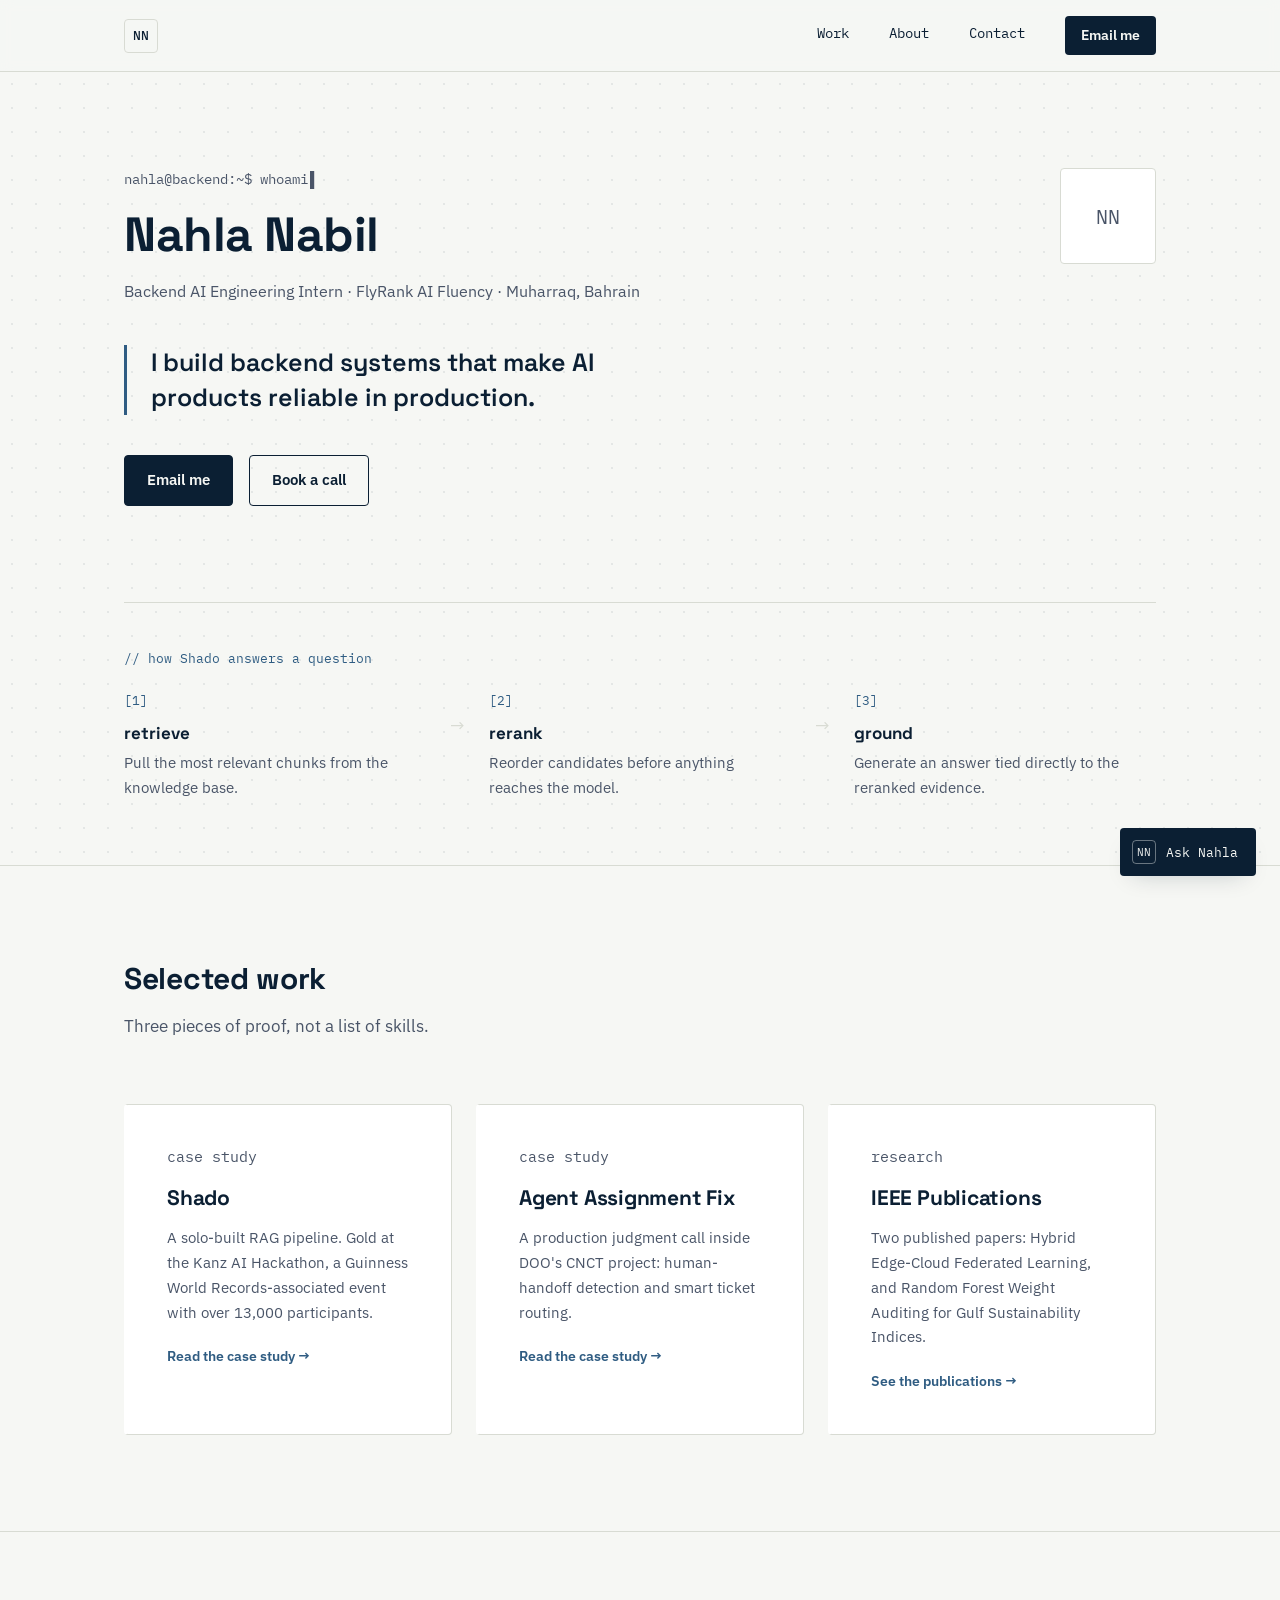
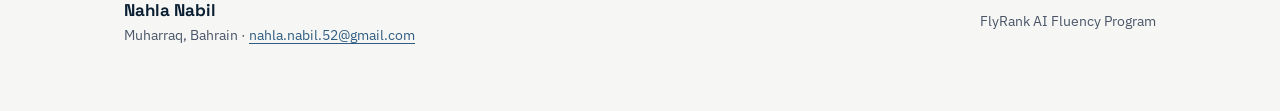
==== commit b0a682f1: "Redesign: engineering-notebook direction (dot-grid, mono utility layer, bracket status tags, contact" ====
--- a/index.html
+++ b/index.html
@@ -9,7 +9,7 @@
 
   <link rel="preconnect" href="https://fonts.googleapis.com">
   <link rel="preconnect" href="https://fonts.gstatic.com" crossorigin>
-  <link href="https://fonts.googleapis.com/css2?family=Space+Grotesk:wght@500;700&family=IBM+Plex+Sans:wght@400;500;600&display=swap" rel="stylesheet">
+  <link href="https://fonts.googleapis.com/css2?family=Space+Grotesk:wght@500;700&family=IBM+Plex+Sans:wght@400;500;600&family=IBM+Plex+Mono:wght@400;500&display=swap" rel="stylesheet">
 
   <link rel="stylesheet" href="style.css">
   <link rel="stylesheet" href="agent.css">
@@ -42,42 +42,42 @@
       <div class="wrap">
         <div class="hero-layout">
           <div>
-            <p class="eyebrow reveal">Nahla Nabil</p>
-            <h1 class="reveal reveal-delay-1">Backend AI Engineering Intern</h1>
-            <p class="claim reveal reveal-delay-2">I build backend systems that make AI products reliable in production.</p>
-            <p class="role-line reveal reveal-delay-2">FlyRank AI Fluency &middot; Muharraq, Bahrain</p>
+            <p class="terminal-line reveal">nahla@backend:~$ whoami</p>
+            <h1 class="reveal reveal-delay-1">Nahla Nabil</h1>
+            <p class="role-line reveal reveal-delay-1">Backend AI Engineering Intern &middot; FlyRank AI Fluency &middot; Muharraq, Bahrain</p>
+            <blockquote class="claim reveal reveal-delay-2">I build backend systems that make AI products reliable in production.</blockquote>
             <div class="cta-row reveal reveal-delay-3">
               <a class="btn btn-primary" href="mailto:nahla.nabil.52@gmail.com">Email me</a>
               <!-- PLACEHOLDER: swap href="#" for the real booking link (e.g. Calendly) once set up -->
-              <a class="btn btn-outline-light" href="#" data-booking-link="placeholder">Book a call</a>
+              <a class="btn btn-outline" href="#" data-booking-link="placeholder">Book a call</a>
             </div>
           </div>
           <!-- PLACEHOLDER: replace this initials avatar with a real photo, see README -->
           <div class="avatar reveal" aria-hidden="true">NN</div>
         </div>
 
-        <div class="panel reveal">
-          <p class="panel-label">How Shado answers a question</p>
-          <div class="pipeline">
-            <div class="pipeline-step">
-              <span class="step-index">1</span>
-              <span class="step-name">Retrieve</span>
+        <div class="trace reveal">
+          <p class="eyebrow-mono">// how Shado answers a question</p>
+          <div class="trace-flow">
+            <div class="trace-node">
+              <span class="trace-tag">[1]</span>
+              <span class="trace-name">retrieve</span>
               <p>Pull the most relevant chunks from the knowledge base.</p>
             </div>
-            <div class="pipeline-arrow" aria-hidden="true">&rarr;</div>
-            <div class="pipeline-step">
-              <span class="step-index">2</span>
-              <span class="step-name">Rerank</span>
+            <div class="trace-arrow" aria-hidden="true">&rarr;</div>
+            <div class="trace-node">
+              <span class="trace-tag">[2]</span>
+              <span class="trace-name">rerank</span>
               <p>Reorder candidates before anything reaches the model.</p>
             </div>
-            <div class="pipeline-arrow" aria-hidden="true">&rarr;</div>
-            <div class="pipeline-step">
-              <span class="step-index">3</span>
-              <span class="step-name">Ground</span>
+            <div class="trace-arrow" aria-hidden="true">&rarr;</div>
+            <div class="trace-node">
+              <span class="trace-tag">[3]</span>
+              <span class="trace-name">ground</span>
               <p>Generate an answer tied directly to the reranked evidence.</p>
             </div>
           </div>
-          <!-- PLACEHOLDER: swap this diagram for a real retriever.py snippet once ready to share -->
+          <!-- PLACEHOLDER: swap this trace for a real retriever.py snippet once ready to share -->
         </div>
       </div>
     </section>
@@ -87,23 +87,23 @@
       <div class="wrap">
         <div class="section-head reveal">
           <h2>Selected work</h2>
-          <p>Three pieces of proof, in order of how much of the work is fully mine.</p>
+          <p>Three pieces of proof, not a list of skills.</p>
         </div>
         <div class="card-grid">
           <a class="card reveal" href="work.html#shado">
-            <p class="card-label">Case study &middot; leads</p>
+            <p class="card-label">case study</p>
             <h3>Shado</h3>
             <p>A solo-built RAG pipeline. Gold at the Kanz AI Hackathon, a Guinness World Records-associated event with over 13,000 participants.</p>
             <span class="card-link">Read the case study &rarr;</span>
           </a>
           <a class="card reveal reveal-delay-1" href="work.html#agent-assignment-fix">
-            <p class="card-label">Case study</p>
+            <p class="card-label">case study</p>
             <h3>Agent Assignment Fix</h3>
             <p>A production judgment call inside DOO's CNCT project: human-handoff detection and smart ticket routing.</p>
             <span class="card-link">Read the case study &rarr;</span>
           </a>
           <a class="card reveal reveal-delay-2" href="about.html#publications">
-            <p class="card-label">Research</p>
+            <p class="card-label">research</p>
             <h3>IEEE Publications</h3>
             <p>Two published papers: Hybrid Edge-Cloud Federated Learning, and Random Forest Weight Auditing for Gulf Sustainability Indices.</p>
             <span class="card-link">See the publications &rarr;</span>
--- a/style.css
+++ b/style.css
@@ -1,8 +1,15 @@
 /* ==========================================================================
    Nahla Nabil: personal site
-   Identity kit: Space Grotesk (headings) / IBM Plex Sans (body)
-   Ink #0B1F33, Paper #F6F7F4, Accent #2F5C82, Line #D8DBD3
-   Everything else (gradients, glows, glass) is derived from these four.
+
+   Design direction: "a well-kept engineering notebook", precise, unhurried,
+   the work stays the loudest thing on the page. Paper, not glass. Sharp
+   corners, not pills. A monospace utility layer (comments, status tags,
+   a config file) drawn from the actual vernacular of backend engineering,
+   not generic SaaS gradients.
+
+   Identity kit (fixed): Space Grotesk (display) / IBM Plex Sans (body) /
+   IBM Plex Mono (utility). Ink #0B1F33, Paper #F6F7F4, Accent #2F5C82,
+   Line #D8DBD3. Every other color below is a literal tint of these four.
    ========================================================================== */
 
 :root {
@@ -11,21 +18,14 @@
   --accent: #2F5C82;
   --line: #D8DBD3;
 
-  /* derived tones, all mixes of the four colors above */
-  --ink-soft: #48566B;
-  --accent-soft: #6E93B4;
-  --accent-pale: #DCE6EC;
-  --surface: #EFF1EB;
-  --hero-mid: #16324D;
+  --ink-soft: #4A5568;
+  --accent-tint: #E7EDF1; /* paper mixed toward accent, for quiet fills */
+  --dot: rgba(11, 31, 51, 0.08); /* ink at low opacity, for the graph-paper texture */
 
   --shadow-sm: 0 1px 2px rgba(11, 31, 51, 0.08);
-  --shadow-md: 0 16px 32px -16px rgba(11, 31, 51, 0.28);
-  --shadow-lg: 0 28px 64px -20px rgba(11, 31, 51, 0.4);
-  --glow: 0 0 0 1px rgba(255, 255, 255, 0.08), 0 12px 40px -10px rgba(110, 147, 180, 0.55);
-
-  --radius-sm: 10px;
-  --radius-md: 18px;
-  --radius-pill: 999px;
+  --shadow-md: 0 10px 24px -12px rgba(11, 31, 51, 0.22);
+
+  --radius: 4px;
 
   --max-width: 1080px;
   --max-prose: 640px;
@@ -36,7 +36,6 @@
   --space-4: 40px;
   --space-5: 64px;
   --space-6: 96px;
-  --space-7: 128px;
 }
 
 /* ---- Reset ---- */
@@ -71,7 +70,11 @@
 a:hover, a:focus-visible { color: var(--ink); }
 
 ul { margin: 0; padding: 0; list-style: none; }
-img { max-width: 100%; display: block; border-radius: var(--radius-sm); }
+img { max-width: 100%; display: block; border-radius: 0; }
+
+code, .mono {
+  font-family: 'IBM Plex Mono', ui-monospace, Menlo, Consolas, monospace;
+}
 
 /* ---- Motion: respect reduced-motion preference ---- */
 @media (prefers-reduced-motion: reduce) {
@@ -86,52 +89,40 @@
 /* ---- Layout helpers ---- */
 .wrap { max-width: var(--max-width); margin: 0 auto; padding: 0 var(--space-3); }
 .section { padding: var(--space-6) 0; border-top: 1px solid var(--line); }
-.section-alt { background: var(--surface); }
-.prose { max-width: var(--max-prose); }
-
-.eyebrow {
+.section-alt { background: var(--accent-tint); }
+.section-flush { border-top: none; }
+.section-tight { padding-bottom: 0; }
+
+/* A line of source-code-comment syntax used as every page's top label.
+   Reserved for exactly one place per page: this is the boldness budget. */
+.eyebrow-mono {
   display: inline-block;
+  font-family: 'IBM Plex Mono', monospace;
   font-size: 13px;
-  font-weight: 600;
-  letter-spacing: 0.1em;
-  text-transform: uppercase;
   color: var(--accent);
   margin-bottom: var(--space-2);
 }
 
-/* Page intro sections (the short heading block at the top of work/about pages) */
-.section-flush { border-top: none; }
-.section-tight { padding-bottom: 0; }
 .page-title { font-size: clamp(28px, 4.2vw, 40px); margin-bottom: var(--space-3); }
 .page-title.is-narrow { max-width: 22ch; }
 .lede { color: var(--ink-soft); max-width: 60ch; }
 
 .section-head { margin-bottom: var(--space-5); }
-.section-head h2 {
-  font-size: clamp(26px, 4vw, 34px);
-}
+.section-head h2 { font-size: clamp(24px, 3.6vw, 30px); }
 .section-head p { color: var(--ink-soft); margin-top: var(--space-2); max-width: 56ch; }
 
 /* ---- Scroll-reveal ---- */
-.reveal {
-  opacity: 0;
-  transform: translateY(24px);
-  transition: opacity 0.7s ease, transform 0.7s ease;
-}
+.reveal { opacity: 0; transform: translateY(18px); transition: opacity 0.6s ease, transform 0.6s ease; }
 .reveal.is-visible { opacity: 1; transform: translateY(0); }
-.reveal-delay-1 { transition-delay: 0.08s; }
-.reveal-delay-2 { transition-delay: 0.16s; }
-.reveal-delay-3 { transition-delay: 0.24s; }
+.reveal-delay-1 { transition-delay: 0.06s; }
+.reveal-delay-2 { transition-delay: 0.12s; }
+.reveal-delay-3 { transition-delay: 0.18s; }
 
 /* ---- Accessibility: skip link ---- */
 .skip-link {
-  position: absolute;
-  left: -9999px;
-  top: 0;
-  background: var(--ink);
-  color: var(--paper);
-  padding: var(--space-2);
-  z-index: 200;
+  position: absolute; left: -9999px; top: 0;
+  background: var(--ink); color: var(--paper);
+  padding: var(--space-2); z-index: 200;
 }
 .skip-link:focus { left: var(--space-2); top: var(--space-2); }
 
@@ -144,65 +135,39 @@
    Header / nav
    ========================================================================== */
 .site-header {
-  position: sticky;
-  top: 0;
-  z-index: 50;
-  background: rgba(246, 247, 244, 0.82);
-  backdrop-filter: blur(10px);
+  position: sticky; top: 0; z-index: 50;
+  background: rgba(246, 247, 244, 0.9);
+  backdrop-filter: blur(6px);
   border-bottom: 1px solid var(--line);
 }
 
 .header-inner {
-  display: flex;
-  align-items: center;
-  justify-content: space-between;
-  padding-top: var(--space-2);
-  padding-bottom: var(--space-2);
+  display: flex; align-items: center; justify-content: space-between;
+  padding-top: var(--space-2); padding-bottom: var(--space-2);
 }
 
 .mark {
-  font-family: 'Space Grotesk', sans-serif;
-  font-weight: 700;
-  font-size: 15px;
+  font-family: 'IBM Plex Mono', monospace;
+  font-weight: 500; font-size: 13px;
   color: var(--ink);
   border: 1px solid var(--line);
-  border-radius: var(--radius-sm);
-  width: 38px;
-  height: 38px;
-  display: flex;
-  align-items: center;
-  justify-content: center;
+  border-radius: var(--radius);
+  width: 34px; height: 34px;
+  display: flex; align-items: center; justify-content: center;
   text-decoration: none;
-  transition: color 0.2s ease, border-color 0.2s ease, transform 0.2s ease;
-}
-.mark:hover, .mark:focus-visible {
-  color: var(--accent);
-  border-color: var(--accent);
-  transform: translateY(-1px);
-}
+  transition: border-color 0.2s ease, color 0.2s ease;
+}
+.mark:hover, .mark:focus-visible { color: var(--accent); border-color: var(--accent); }
 
 .site-nav { display: flex; align-items: center; }
 
 .nav-toggle {
-  display: none;
-  flex-direction: column;
-  justify-content: center;
-  gap: 5px;
-  width: 38px;
-  height: 38px;
-  border: 1px solid var(--line);
-  border-radius: var(--radius-sm);
-  background: transparent;
-  cursor: pointer;
-}
-.nav-toggle span {
-  display: block;
-  width: 16px;
-  height: 2px;
-  margin: 0 auto;
-  background: var(--ink);
-  transition: transform 0.2s ease, opacity 0.2s ease;
-}
+  display: none; flex-direction: column; justify-content: center; gap: 5px;
+  width: 34px; height: 34px;
+  border: 1px solid var(--line); border-radius: var(--radius);
+  background: transparent; cursor: pointer;
+}
+.nav-toggle span { display: block; width: 16px; height: 2px; margin: 0 auto; background: var(--ink); transition: transform 0.2s ease, opacity 0.2s ease; }
 .nav-toggle[aria-expanded="true"] span:nth-child(1) { transform: translateY(7px) rotate(45deg); }
 .nav-toggle[aria-expanded="true"] span:nth-child(2) { opacity: 0; }
 .nav-toggle[aria-expanded="true"] span:nth-child(3) { transform: translateY(-7px) rotate(-45deg); }
@@ -211,319 +176,168 @@
 
 .nav-links a:not(.nav-cta) {
   position: relative;
-  color: var(--ink);
-  font-size: 15px;
-  font-weight: 500;
-  text-decoration: none;
-  padding-bottom: 4px;
+  font-family: 'IBM Plex Mono', monospace;
+  color: var(--ink); font-size: 14px; text-decoration: none; padding-bottom: 4px;
 }
 .nav-links a:not(.nav-cta)::after {
-  content: "";
-  position: absolute;
-  left: 0;
-  bottom: 0;
-  width: 100%;
-  height: 2px;
-  background: var(--accent);
-  transform: scaleX(0);
-  transform-origin: left;
-  transition: transform 0.25s ease;
+  content: ""; position: absolute; left: 0; bottom: 0; width: 100%; height: 2px;
+  background: var(--accent); transform: scaleX(0); transform-origin: left;
+  transition: transform 0.2s ease;
 }
 .nav-links a:not(.nav-cta):hover::after,
-.nav-links a[aria-current="page"]::after {
-  transform: scaleX(1);
-}
+.nav-links a[aria-current="page"]::after { transform: scaleX(1); }
 .nav-links a[aria-current="page"] { color: var(--accent); }
 
 .nav-cta {
-  font-size: 14px;
-  font-weight: 600;
-  color: var(--paper) !important;
+  font-size: 14px; font-weight: 600; color: var(--paper) !important;
   background: var(--ink);
-  padding: 8px 18px;
-  border-radius: var(--radius-pill);
+  padding: 8px 16px;
+  border-radius: var(--radius);
   text-decoration: none !important;
-  transition: background 0.2s ease, transform 0.2s ease;
-}
-.nav-cta:hover, .nav-cta:focus-visible {
-  background: var(--accent);
-  transform: translateY(-1px);
-}
+  transition: background 0.2s ease;
+}
+.nav-cta:hover, .nav-cta:focus-visible { background: var(--accent); }
 
 @media (max-width: 720px) {
   .nav-toggle { display: flex; }
   .nav-links {
-    position: absolute;
-    top: 100%;
-    left: 0;
-    right: 0;
-    flex-direction: column;
-    align-items: flex-start;
-    gap: var(--space-2);
-    background: var(--paper);
-    border-bottom: 1px solid var(--line);
+    position: absolute; top: 100%; left: 0; right: 0;
+    flex-direction: column; align-items: flex-start; gap: var(--space-2);
+    background: var(--paper); border-bottom: 1px solid var(--line);
     padding: var(--space-3);
-    max-height: 0;
-    overflow: hidden;
-    opacity: 0;
+    max-height: 0; overflow: hidden; opacity: 0;
     transition: max-height 0.3s ease, opacity 0.2s ease;
   }
   .nav-links.is-open { max-height: 320px; opacity: 1; }
-  .nav-cta { align-self: flex-start; }
-}
-
-/* ==========================================================================
-   Buttons
+}
+
+/* ==========================================================================
+   Buttons: sharp corners, two variants, both readable on plain Paper
    ========================================================================== */
 .btn {
-  display: inline-flex;
-  align-items: center;
-  gap: 8px;
+  display: inline-flex; align-items: center; gap: 8px;
+  font-weight: 600; font-size: 15px;
+  text-decoration: none !important;
+  padding: 12px 22px;
+  border-radius: var(--radius);
+  border: 1px solid var(--ink);
+  cursor: pointer;
+  transition: background 0.15s ease, color 0.15s ease, border-color 0.15s ease;
+}
+.btn-primary { background: var(--ink); color: var(--paper) !important; }
+.btn-primary:hover, .btn-primary:focus-visible { background: var(--accent); border-color: var(--accent); }
+
+.btn-outline { background: transparent; color: var(--ink) !important; }
+.btn-outline:hover, .btn-outline:focus-visible { border-color: var(--accent); color: var(--accent) !important; }
+
+.cta-row { display: flex; flex-wrap: wrap; gap: var(--space-2); }
+
+/* ==========================================================================
+   Hero: graph paper, a terminal line, the claim as a marginal note, the
+   Shado retrieve/rerank/ground flow as a real trace (not a decoration)
+   ========================================================================== */
+.hero {
+  padding: var(--space-6) 0 var(--space-5);
+  background-image: radial-gradient(var(--dot) 1px, transparent 1px);
+  background-size: 24px 24px;
+}
+
+.hero-layout { display: grid; grid-template-columns: 1fr auto; gap: var(--space-5); align-items: start; }
+
+.terminal-line {
+  font-family: 'IBM Plex Mono', monospace;
+  font-size: 14px;
+  color: var(--ink-soft);
+  margin-bottom: var(--space-2);
+}
+.terminal-line::after {
+  content: "\258C";
+  margin-left: 2px;
+  animation: caret-blink 1s step-start infinite;
+}
+@keyframes caret-blink { 50% { opacity: 0; } }
+
+.hero h1 { font-size: clamp(34px, 5vw, 48px); margin-bottom: var(--space-2); }
+
+.role-line { color: var(--ink-soft); font-size: 16px; margin-bottom: var(--space-3); }
+
+.claim {
+  font-family: 'Space Grotesk', sans-serif;
   font-weight: 600;
-  font-size: 15px;
-  text-decoration: none !important;
-  padding: 13px 26px;
-  border-radius: var(--radius-pill);
-  border: 1px solid transparent;
-  cursor: pointer;
-  transition: transform 0.2s ease, box-shadow 0.2s ease, background 0.2s ease, border-color 0.2s ease;
-}
-
-.btn-primary {
-  background: linear-gradient(135deg, var(--accent-soft), var(--accent));
-  color: var(--paper) !important;
-  box-shadow: var(--shadow-sm);
-}
-.btn-primary:hover, .btn-primary:focus-visible {
-  transform: translateY(-2px);
-  box-shadow: var(--glow);
-}
-
-.btn-outline-light {
-  background: transparent;
-  color: var(--paper) !important;
-  border-color: rgba(246, 247, 244, 0.45);
-}
-.btn-outline-light:hover, .btn-outline-light:focus-visible {
-  border-color: var(--paper);
-  background: rgba(246, 247, 244, 0.1);
-  transform: translateY(-2px);
-}
-
-.btn-outline-dark {
-  background: transparent;
-  color: var(--ink) !important;
-  border-color: var(--ink);
-}
-.btn-outline-dark:hover, .btn-outline-dark:focus-visible {
-  border-color: var(--accent);
-  color: var(--accent) !important;
-  transform: translateY(-2px);
-}
-
-.cta-row { display: flex; flex-wrap: wrap; gap: var(--space-2); }
-
-/* ==========================================================================
-   Hero (gradient mesh, animated blobs)
-   ========================================================================== */
-.hero {
-  position: relative;
-  overflow: hidden;
-  background: linear-gradient(160deg, var(--ink) 0%, var(--hero-mid) 48%, var(--accent) 100%);
-  color: var(--paper);
-  padding: var(--space-7) 0 var(--space-6);
-}
-
-.hero::before, .hero::after {
-  content: "";
-  position: absolute;
-  border-radius: 50%;
-  filter: blur(70px);
-  opacity: 0.55;
-  pointer-events: none;
-  animation: float 14s ease-in-out infinite;
-}
-.hero::before { width: 440px; height: 440px; background: var(--accent-soft); top: -140px; right: -100px; }
-.hero::after { width: 340px; height: 340px; background: #0B1F33; bottom: -160px; left: -80px; animation-delay: -7s; }
-
-@keyframes float {
-  0%, 100% { transform: translate(0, 0); }
-  50% { transform: translate(18px, -22px); }
-}
-
-.hero .wrap { position: relative; z-index: 1; }
-
-.hero-layout {
-  display: grid;
-  grid-template-columns: 1fr auto;
-  gap: var(--space-5);
-  align-items: center;
-}
-
-.hero .eyebrow { color: var(--accent-pale); }
-
-.hero h1 {
-  font-size: clamp(30px, 4.4vw, 42px);
-  margin-bottom: var(--space-3);
-}
-
-.hero .claim {
-  font-family: 'Space Grotesk', sans-serif;
-  font-weight: 700;
-  font-size: clamp(22px, 3vw, 28px);
-  line-height: 1.3;
-  max-width: 20ch;
-  margin-bottom: var(--space-4);
-  background: linear-gradient(90deg, var(--paper), var(--accent-pale));
-  -webkit-background-clip: text;
-  background-clip: text;
-  color: transparent;
-}
-
-.hero .role-line {
-  color: rgba(246, 247, 244, 0.78);
-  font-size: 16px;
-  margin-bottom: var(--space-4);
-}
-
-/* PLACEHOLDER: this initials avatar stands in for a real photo. See README
-   for how to swap it for an <img> once a photo is ready. */
+  font-size: clamp(20px, 2.6vw, 25px);
+  line-height: 1.4;
+  max-width: 32ch;
+  border-left: 3px solid var(--accent);
+  padding-left: var(--space-3);
+  margin: var(--space-4) 0;
+}
+
+/* PLACEHOLDER: this initials mark stands in for a real photo. See README for
+   how to swap it for an <img> once a photo is ready. */
 .avatar {
-  width: 168px;
-  height: 168px;
-  border-radius: 50%;
-  margin-left: auto;
-  display: flex;
-  align-items: center;
-  justify-content: center;
-  font-family: 'Space Grotesk', sans-serif;
-  font-weight: 700;
-  font-size: 44px;
-  color: var(--paper);
-  background: rgba(246, 247, 244, 0.08);
-  border: 1px solid rgba(246, 247, 244, 0.3);
-  box-shadow: 0 0 0 1px rgba(255, 255, 255, 0.05), 0 20px 60px -12px rgba(0, 0, 0, 0.5);
-  animation: pulse-ring 4s ease-in-out infinite;
-}
-
-@keyframes pulse-ring {
-  0%, 100% { box-shadow: 0 0 0 0 rgba(246, 247, 244, 0.18), var(--shadow-lg); }
-  50% { box-shadow: 0 0 0 14px rgba(246, 247, 244, 0), var(--shadow-lg); }
+  width: 96px; height: 96px;
+  border: 1px solid var(--line);
+  border-radius: var(--radius);
+  display: flex; align-items: center; justify-content: center;
+  font-family: 'IBM Plex Mono', monospace;
+  font-size: 20px;
+  color: var(--ink-soft);
+  background: #fff;
 }
 
 @media (max-width: 720px) {
   .hero-layout { grid-template-columns: 1fr; }
-  .avatar { margin: 0 0 var(--space-2); width: 120px; height: 120px; font-size: 32px; }
-}
-
-/* ==========================================================================
-   Signature evidence panel (pipeline diagram, not fabricated code)
-   ========================================================================== */
-.panel {
-  margin-top: var(--space-6);
-  background: rgba(246, 247, 244, 0.08);
-  border: 1px solid rgba(246, 247, 244, 0.18);
-  border-radius: var(--radius-md);
-  padding: var(--space-4);
-  backdrop-filter: blur(6px);
-}
-
-.panel-label {
+  .avatar { width: 64px; height: 64px; font-size: 15px; }
+}
+
+/* ---- The trace: Shado's retrieve / rerank / ground flow ---- */
+.trace { margin-top: var(--space-6); border-top: 1px solid var(--line); padding-top: var(--space-4); }
+
+.trace-flow { display: flex; align-items: flex-start; gap: var(--space-3); flex-wrap: wrap; }
+
+.trace-node { flex: 1 1 200px; }
+
+.trace-tag {
+  display: inline-block;
+  font-family: 'IBM Plex Mono', monospace;
   font-size: 13px;
-  font-weight: 600;
-  letter-spacing: 0.08em;
-  text-transform: uppercase;
-  color: var(--accent-pale);
-  margin-bottom: var(--space-3);
-}
-
-.pipeline {
-  display: flex;
-  align-items: stretch;
-  gap: var(--space-2);
-  flex-wrap: wrap;
-}
-
-.pipeline-step {
-  flex: 1 1 180px;
-  background: rgba(246, 247, 244, 0.06);
-  border: 1px solid rgba(246, 247, 244, 0.14);
-  border-radius: var(--radius-sm);
-  padding: var(--space-3);
-}
-
-.step-index {
-  display: inline-flex;
-  align-items: center;
-  justify-content: center;
-  width: 26px;
-  height: 26px;
-  border-radius: 50%;
-  background: var(--accent-soft);
-  color: var(--ink);
-  font-weight: 700;
-  font-size: 13px;
-  margin-bottom: var(--space-2);
-}
-
-.step-name {
+  color: var(--accent);
+  margin-bottom: var(--space-1);
+}
+.trace-name {
   display: block;
   font-family: 'Space Grotesk', sans-serif;
-  font-weight: 700;
-  font-size: 17px;
-  color: var(--paper);
+  font-weight: 700; font-size: 17px;
   margin-bottom: 4px;
 }
-
-.pipeline-step p { color: rgba(246, 247, 244, 0.75); font-size: 15px; }
-
-.pipeline-arrow {
-  display: flex;
-  align-items: center;
-  color: var(--accent-pale);
-  font-size: 20px;
-}
+.trace-node p { color: var(--ink-soft); font-size: 15px; }
+
+.trace-arrow { color: var(--line); font-size: 18px; padding-top: 26px; }
 
 @media (max-width: 640px) {
-  .pipeline { flex-direction: column; }
-  .pipeline-arrow { transform: rotate(90deg); align-self: center; }
-}
-
-/* ==========================================================================
-   Evidence / case cards (grid)
-   ========================================================================== */
-.card-grid {
-  display: grid;
-  grid-template-columns: repeat(auto-fit, minmax(260px, 1fr));
-  gap: var(--space-3);
-}
+  .trace-flow { flex-direction: column; }
+  .trace-arrow { display: none; }
+}
+
+/* ==========================================================================
+   Evidence cards (home page selected-work preview)
+   ========================================================================== */
+.card-grid { display: grid; grid-template-columns: repeat(auto-fit, minmax(260px, 1fr)); gap: var(--space-3); }
 
 .card {
   background: #fff;
   border: 1px solid var(--line);
-  border-radius: var(--radius-md);
+  border-left: 3px solid transparent;
+  border-radius: var(--radius);
   padding: var(--space-4);
-  box-shadow: var(--shadow-sm);
-  transition: transform 0.25s ease, box-shadow 0.25s ease, border-color 0.25s ease;
   text-decoration: none !important;
   color: var(--ink) !important;
   display: block;
-}
-.card:hover, .card:focus-visible {
-  transform: translateY(-6px);
-  box-shadow: var(--shadow-md);
-  border-color: var(--accent-soft);
-}
-
-.card-label {
-  font-size: 12px;
-  font-weight: 600;
-  letter-spacing: 0.06em;
-  text-transform: uppercase;
-  color: var(--accent);
-  margin-bottom: var(--space-1);
-}
-
+  transition: border-color 0.2s ease, background 0.2s ease;
+}
+.card:hover, .card:focus-visible { border-left-color: var(--accent); background: var(--accent-tint); }
+
+.card-label { font-family: 'IBM Plex Mono', monospace; font-size: 12px; color: var(--ink-soft); margin-bottom: var(--space-1); }
 .card h3 { font-size: 21px; margin-bottom: var(--space-2); }
 .card p { color: var(--ink-soft); font-size: 15px; margin-bottom: var(--space-2); }
 .card .card-link { font-weight: 600; font-size: 14px; color: var(--accent) !important; }
@@ -531,180 +345,116 @@
 /* ==========================================================================
    Case study blocks (work.html)
    ========================================================================== */
-.case-block {
-  padding: var(--space-6) 0;
-  border-top: 1px solid var(--line);
-  scroll-margin-top: 90px;
-}
+.case-block { padding: var(--space-6) 0; border-top: 1px dashed var(--line); scroll-margin-top: 90px; }
 .case-block:first-of-type { border-top: none; padding-top: var(--space-4); }
 
 .case-head { display: flex; flex-wrap: wrap; align-items: baseline; gap: var(--space-2); margin-bottom: var(--space-3); }
 .case-head h2 { font-size: clamp(24px, 3.6vw, 32px); }
 
-.case-tag {
-  font-size: 12px;
-  font-weight: 600;
-  letter-spacing: 0.06em;
-  text-transform: uppercase;
-  color: var(--accent);
-  border: 1px solid var(--accent-pale);
-  background: var(--accent-pale);
-  padding: 4px 10px;
-  border-radius: var(--radius-pill);
-}
+.case-tag { font-family: 'IBM Plex Mono', monospace; font-size: 13px; color: var(--accent); }
+.case-tag::before { content: "["; }
+.case-tag::after { content: "]"; }
 
 .case-block p { color: var(--ink-soft); max-width: 68ch; margin-bottom: var(--space-3); }
 
 .tech-tags { display: flex; flex-wrap: wrap; gap: var(--space-1); margin: var(--space-2) 0 var(--space-3); }
 .tech-tag {
-  font-size: 13px;
-  font-weight: 500;
-  color: var(--ink-soft);
+  font-family: 'IBM Plex Mono', monospace;
+  font-size: 13px; color: var(--ink-soft);
   border: 1px solid var(--line);
-  padding: 5px 12px;
-  border-radius: var(--radius-pill);
-  background: var(--surface);
-}
-
-.case-shot {
-  border: 1px solid var(--line);
-  border-radius: var(--radius-md);
-  overflow: hidden;
-  box-shadow: var(--shadow-sm);
-  margin-bottom: var(--space-3);
-}
-.case-shot img { border-radius: 0; }
+  padding: 4px 10px;
+  border-radius: var(--radius);
+}
+
+.case-shot { border: 1px solid var(--line); border-radius: var(--radius); overflow: hidden; box-shadow: var(--shadow-sm); margin-bottom: var(--space-3); }
 .case-shot figcaption {
-  font-size: 13px;
-  color: var(--ink-soft);
+  font-family: 'IBM Plex Mono', monospace;
+  font-size: 12.5px; color: var(--ink-soft);
   padding: var(--space-2) var(--space-3);
   border-top: 1px solid var(--line);
   background: #fff;
 }
 
 .case-links { display: flex; flex-wrap: wrap; gap: var(--space-2); margin-bottom: var(--space-3); }
-.case-links a {
+.case-links a { font-weight: 600; font-size: 14px; text-decoration: none; border-bottom: 1px solid var(--line); }
+
+.case-cta { margin-top: var(--space-3); }
+
+/* ==========================================================================
+   About page
+   ========================================================================== */
+.about-layout { display: grid; grid-template-columns: auto 1fr; gap: var(--space-4); align-items: start; }
+@media (max-width: 640px) { .about-layout { grid-template-columns: 1fr; } }
+
+.pull-quote { border-left: 3px solid var(--accent); padding-left: var(--space-3); margin-top: var(--space-5); }
+.pull-quote p:not(.eyebrow-mono) {
+  font-family: 'Space Grotesk', sans-serif;
+  font-size: clamp(19px, 2.6vw, 24px);
   font-weight: 600;
-  font-size: 14px;
-  text-decoration: none;
-  border-bottom: 1px solid var(--accent-pale);
-}
-
-.case-cta { margin-top: var(--space-3); }
-
-/* ==========================================================================
-   About page
-   ========================================================================== */
-.about-layout {
-  display: grid;
-  grid-template-columns: auto 1fr;
-  gap: var(--space-5);
-  align-items: start;
-}
-.about-layout .avatar {
-  margin-left: 0;
-  color: var(--ink);
-  background: var(--accent-pale);
-  border-color: var(--line);
-  box-shadow: var(--shadow-sm);
-  animation: none;
-}
-@media (max-width: 640px) {
-  .about-layout { grid-template-columns: 1fr; }
-}
-
-.voice-card {
-  background: linear-gradient(135deg, var(--ink), var(--hero-mid));
-  color: var(--paper);
-  border-radius: var(--radius-md);
-  padding: var(--space-4);
-  margin-top: var(--space-5);
-}
-.voice-card p {
-  font-family: 'Space Grotesk', sans-serif;
-  font-size: clamp(18px, 2.4vw, 22px);
-  font-weight: 500;
-  line-height: 1.5;
-}
-.voice-card .eyebrow { color: var(--accent-pale); }
+}
 
 .skills-list { display: flex; flex-wrap: wrap; gap: var(--space-1); margin-top: var(--space-2); }
 .skills-list li {
-  font-size: 14px;
-  font-weight: 500;
-  color: var(--ink);
-  background: #fff;
-  border: 1px solid var(--line);
-  padding: 7px 14px;
-  border-radius: var(--radius-pill);
-}
-
+  font-family: 'IBM Plex Mono', monospace;
+  font-size: 13px; color: var(--ink);
+  background: #fff; border: 1px solid var(--line);
+  padding: 6px 12px; border-radius: var(--radius);
+}
+
+.pub-list { counter-reset: pub; }
 .pub-list li {
-  padding: var(--space-3) 0;
+  counter-increment: pub;
+  position: relative;
+  padding: var(--space-3) 0 var(--space-3) 34px;
   border-bottom: 1px solid var(--line);
+}
+.pub-list li::before {
+  content: "[" counter(pub) "]";
+  position: absolute; left: 0; top: var(--space-3);
+  font-family: 'IBM Plex Mono', monospace;
+  font-size: 13px; color: var(--accent);
 }
 .pub-list li:last-child { border-bottom: none; }
 .pub-list .pub-title { font-weight: 600; display: block; margin-bottom: 4px; }
 
 /* ==========================================================================
-   Contact page
-   ========================================================================== */
-.contact-hero {
-  background: linear-gradient(160deg, var(--ink) 0%, var(--hero-mid) 100%);
-  color: var(--paper);
-  padding: var(--space-6) 0;
-  text-align: center;
-}
-.contact-hero .eyebrow { color: var(--accent-pale); }
-.contact-hero h1 { font-size: clamp(28px, 4.4vw, 38px); margin-bottom: var(--space-3); }
-.contact-hero p { color: rgba(246, 247, 244, 0.8); max-width: 46ch; margin: 0 auto var(--space-4); }
-.contact-hero .cta-row { justify-content: center; }
-
-.contact-grid {
+   Contact page: rendered as a literal config file
+   ========================================================================== */
+.contact-hero { padding: var(--space-6) 0 var(--space-4); }
+
+.config-block { border: 1px solid var(--line); border-radius: var(--radius); background: #fff; overflow: hidden; }
+.config-file-tab {
+  font-family: 'IBM Plex Mono', monospace;
+  font-size: 13px; color: var(--ink-soft);
+  padding: var(--space-2) var(--space-3);
+  border-bottom: 1px solid var(--line);
+  background: var(--accent-tint);
+}
+.config-list { padding: var(--space-2) 0; }
+.config-row {
   display: grid;
-  grid-template-columns: repeat(auto-fit, minmax(220px, 1fr));
-  gap: var(--space-3);
-}
-
-.contact-card {
-  background: #fff;
-  border: 1px solid var(--line);
-  border-radius: var(--radius-md);
-  padding: var(--space-3);
-  text-align: center;
-  transition: transform 0.25s ease, box-shadow 0.25s ease;
-}
-.contact-card:hover { transform: translateY(-4px); box-shadow: var(--shadow-md); }
-.contact-card .contact-label {
-  display: block;
-  font-size: 13px;
-  font-weight: 600;
-  letter-spacing: 0.05em;
-  text-transform: uppercase;
-  color: var(--ink-soft);
-  margin-bottom: var(--space-1);
-}
-.contact-card a { font-weight: 600; text-decoration: none; word-break: break-word; }
+  grid-template-columns: 140px 1fr;
+  gap: var(--space-2);
+  padding: var(--space-2) var(--space-3);
+  border-bottom: 1px solid var(--line);
+  font-family: 'IBM Plex Mono', monospace;
+  font-size: 15px;
+}
+.config-row:last-child { border-bottom: none; }
+.config-row dt { color: var(--ink-soft); }
+.config-row dd { margin: 0; }
+.config-row a { text-decoration: none; font-weight: 500; }
+.config-row a:hover { text-decoration: underline; }
+
+@media (max-width: 480px) {
+  .config-row { grid-template-columns: 1fr; gap: 2px; }
+}
 
 /* ==========================================================================
    Footer
    ========================================================================== */
-.site-footer {
-  border-top: 1px solid var(--line);
-  padding: var(--space-5) 0;
-}
-.footer-inner {
-  display: flex;
-  flex-wrap: wrap;
-  justify-content: space-between;
-  align-items: center;
-  gap: var(--space-2);
-}
+.site-footer { border-top: 1px solid var(--line); padding: var(--space-5) 0; }
+.footer-inner { display: flex; flex-wrap: wrap; justify-content: space-between; align-items: center; gap: var(--space-2); }
 .footer-name { font-family: 'Space Grotesk', sans-serif; font-weight: 700; }
 .footer-meta, .footer-note { font-size: 14px; color: var(--ink-soft); }
 #flyrank-badge:not(:empty) { margin-top: var(--space-2); }
-
-/* ---- Responsive ---- */
-@media (max-width: 480px) {
-  .header-inner { padding-top: var(--space-2); padding-bottom: var(--space-2); }
-}
--- a/agent.css
+++ b/agent.css
@@ -1,6 +1,7 @@
 /* ==========================================================================
    Ask Nahla: voice-enabled AI agent widget
-   Uses the same identity-kit variables defined in style.css (loaded first).
+   Restyled to match the site's engineering-notebook system: sharp corners,
+   plain surfaces, monospace status lines. No gradients, no glow.
    ========================================================================== */
 
 .agent-fab {
@@ -11,35 +12,28 @@
   display: flex;
   align-items: center;
   gap: 10px;
-  background: linear-gradient(135deg, var(--accent-soft), var(--ink));
+  background: var(--ink);
   color: var(--paper);
   border: none;
-  border-radius: var(--radius-pill);
-  padding: 14px 20px 14px 14px;
-  font-family: "Space Grotesk", sans-serif;
-  font-weight: 700;
-  font-size: 14px;
+  border-radius: var(--radius);
+  padding: 12px 18px 12px 12px;
+  font-family: "IBM Plex Mono", monospace;
+  font-size: 13px;
   cursor: pointer;
-  box-shadow: var(--shadow-lg);
-  animation: agent-breathe 3.2s ease-in-out infinite;
-  transition: transform 0.2s ease;
+  box-shadow: var(--shadow-md);
+  transition: background 0.15s ease;
 }
-.agent-fab:hover, .agent-fab:focus-visible { transform: translateY(-3px) scale(1.02); }
-
-@keyframes agent-breathe {
-  0%, 100% { box-shadow: var(--shadow-lg), 0 0 0 0 rgba(110, 147, 180, 0.4); }
-  50% { box-shadow: var(--shadow-lg), 0 0 0 10px rgba(110, 147, 180, 0); }
-}
+.agent-fab:hover, .agent-fab:focus-visible { background: var(--accent); }
 
 .agent-fab-icon {
-  width: 30px;
-  height: 30px;
-  border-radius: 50%;
-  background: rgba(246, 247, 244, 0.15);
+  width: 24px;
+  height: 24px;
+  border: 1px solid rgba(246, 247, 244, 0.4);
+  border-radius: var(--radius);
   display: flex;
   align-items: center;
   justify-content: center;
-  font-size: 13px;
+  font-size: 11px;
 }
 
 .agent-panel {
@@ -53,133 +47,68 @@
   flex-direction: column;
   background: var(--paper);
   border: 1px solid var(--line);
-  border-radius: var(--radius-md);
-  box-shadow: var(--shadow-lg);
+  border-radius: var(--radius);
+  box-shadow: var(--shadow-md);
   overflow: hidden;
-  transform: translateY(16px) scale(0.98);
+  transform: translateY(12px);
   opacity: 0;
   pointer-events: none;
-  transition: transform 0.25s ease, opacity 0.25s ease;
+  transition: transform 0.2s ease, opacity 0.2s ease;
 }
-.agent-panel.is-open {
-  transform: translateY(0) scale(1);
-  opacity: 1;
-  pointer-events: auto;
-}
+.agent-panel.is-open { transform: translateY(0); opacity: 1; pointer-events: auto; }
 
 .agent-header {
   display: flex;
   align-items: center;
   gap: 12px;
-  padding: 16px;
-  background: linear-gradient(135deg, var(--ink), var(--hero-mid));
+  padding: 14px 16px;
+  background: var(--ink);
   color: var(--paper);
 }
-.agent-header .mark {
-  border-color: rgba(246, 247, 244, 0.3);
-  color: var(--paper);
-  flex-shrink: 0;
-}
+.agent-header .mark { border-color: rgba(246, 247, 244, 0.35); color: var(--paper); flex-shrink: 0; }
 .agent-header-text { flex: 1; }
 .agent-header-text strong { font-family: "Space Grotesk", sans-serif; font-size: 15px; display: block; }
-.agent-header-text span { font-size: 12px; color: rgba(246, 247, 244, 0.75); }
-.agent-close {
-  background: transparent;
-  border: none;
-  color: var(--paper);
-  font-size: 20px;
-  line-height: 1;
-  cursor: pointer;
-  padding: 4px;
-}
+.agent-header-text span { font-family: "IBM Plex Mono", monospace; font-size: 11.5px; color: rgba(246, 247, 244, 0.7); }
+.agent-close { background: transparent; border: none; color: var(--paper); font-size: 20px; line-height: 1; cursor: pointer; padding: 4px; }
 
 .agent-disclosure {
   font-size: 12px;
   color: var(--ink-soft);
-  background: var(--surface);
+  background: var(--accent-tint);
   border-bottom: 1px solid var(--line);
   padding: 10px 16px;
 }
 
-.agent-messages {
-  flex: 1;
-  overflow-y: auto;
-  padding: 16px;
-  display: flex;
-  flex-direction: column;
-  gap: 10px;
-  min-height: 160px;
-}
+.agent-messages { flex: 1; overflow-y: auto; padding: 16px; display: flex; flex-direction: column; gap: 10px; min-height: 160px; }
 
-.agent-msg {
-  max-width: 88%;
-  padding: 10px 14px;
-  border-radius: var(--radius-sm);
-  font-size: 14px;
-  line-height: 1.5;
-}
-.agent-msg-user {
-  align-self: flex-end;
-  background: var(--ink);
-  color: var(--paper);
-}
-.agent-msg-assistant {
-  align-self: flex-start;
-  background: #fff;
-  border: 1px solid var(--line);
-  color: var(--ink);
-}
-.agent-msg-system {
-  align-self: center;
-  background: transparent;
-  color: var(--ink-soft);
-  font-size: 12.5px;
-  text-align: center;
-  max-width: 100%;
-}
+.agent-msg { max-width: 88%; padding: 10px 14px; border-radius: var(--radius); font-size: 14px; line-height: 1.5; }
+.agent-msg-user { align-self: flex-end; background: var(--ink); color: var(--paper); }
+.agent-msg-assistant { align-self: flex-start; background: #fff; border: 1px solid var(--line); color: var(--ink); }
+.agent-msg-system { align-self: center; background: transparent; color: var(--ink-soft); font-size: 12.5px; text-align: center; max-width: 100%; }
 
 .agent-status {
   padding: 0 16px;
-  font-size: 12.5px;
+  font-family: "IBM Plex Mono", monospace;
+  font-size: 12px;
   color: var(--accent);
   min-height: 18px;
   display: flex;
   align-items: center;
-  gap: 8px;
 }
+.agent-status:not(:empty)::after {
+  content: "\258C";
+  margin-left: 2px;
+  animation: agent-caret-blink 1s step-start infinite;
+}
+@keyframes agent-caret-blink { 50% { opacity: 0; } }
 
-.agent-wave {
-  display: inline-flex;
-  gap: 2px;
-  align-items: flex-end;
-  height: 12px;
-}
-.agent-wave span {
-  width: 3px;
-  background: var(--accent);
-  border-radius: 2px;
-  animation: agent-wave-bounce 1s ease-in-out infinite;
-}
-.agent-wave span:nth-child(2) { animation-delay: 0.15s; }
-.agent-wave span:nth-child(3) { animation-delay: 0.3s; }
-@keyframes agent-wave-bounce {
-  0%, 100% { height: 4px; }
-  50% { height: 12px; }
-}
-
-.agent-input-row {
-  display: flex;
-  align-items: center;
-  gap: 8px;
-  padding: 12px 16px 16px;
-  border-top: 1px solid var(--line);
-}
+.agent-input-row { display: flex; align-items: center; gap: 8px; padding: 12px 16px 16px; border-top: 1px solid var(--line); }
 
 .agent-text-input {
   flex: 1;
   border: 1px solid var(--line);
-  border-radius: var(--radius-pill);
-  padding: 10px 16px;
+  border-radius: var(--radius);
+  padding: 9px 14px;
   font-family: "IBM Plex Sans", sans-serif;
   font-size: 14px;
   color: var(--ink);
@@ -189,9 +118,9 @@
 
 .agent-mic-btn, .agent-send-btn {
   flex-shrink: 0;
-  width: 38px;
-  height: 38px;
-  border-radius: 50%;
+  width: 36px;
+  height: 36px;
+  border-radius: var(--radius);
   border: 1px solid var(--line);
   background: #fff;
   color: var(--ink);
@@ -199,19 +128,14 @@
   display: flex;
   align-items: center;
   justify-content: center;
-  font-size: 15px;
-  transition: background 0.2s ease, color 0.2s ease, border-color 0.2s ease;
+  font-size: 14px;
+  transition: border-color 0.15s ease, color 0.15s ease;
 }
 .agent-mic-btn:hover, .agent-send-btn:hover { border-color: var(--accent); color: var(--accent); }
-.agent-mic-btn[data-listening="true"] {
-  background: var(--accent);
-  color: var(--paper);
-  border-color: var(--accent);
-  animation: agent-breathe 1.4s ease-in-out infinite;
-}
+.agent-mic-btn[data-listening="true"] { background: var(--accent); color: var(--paper); border-color: var(--accent); }
 .agent-mic-btn[hidden] { display: none; }
 
 @media (max-width: 480px) {
   .agent-fab span.agent-fab-label { display: none; }
-  .agent-fab { padding: 14px; }
+  .agent-fab { padding: 12px; }
 }
